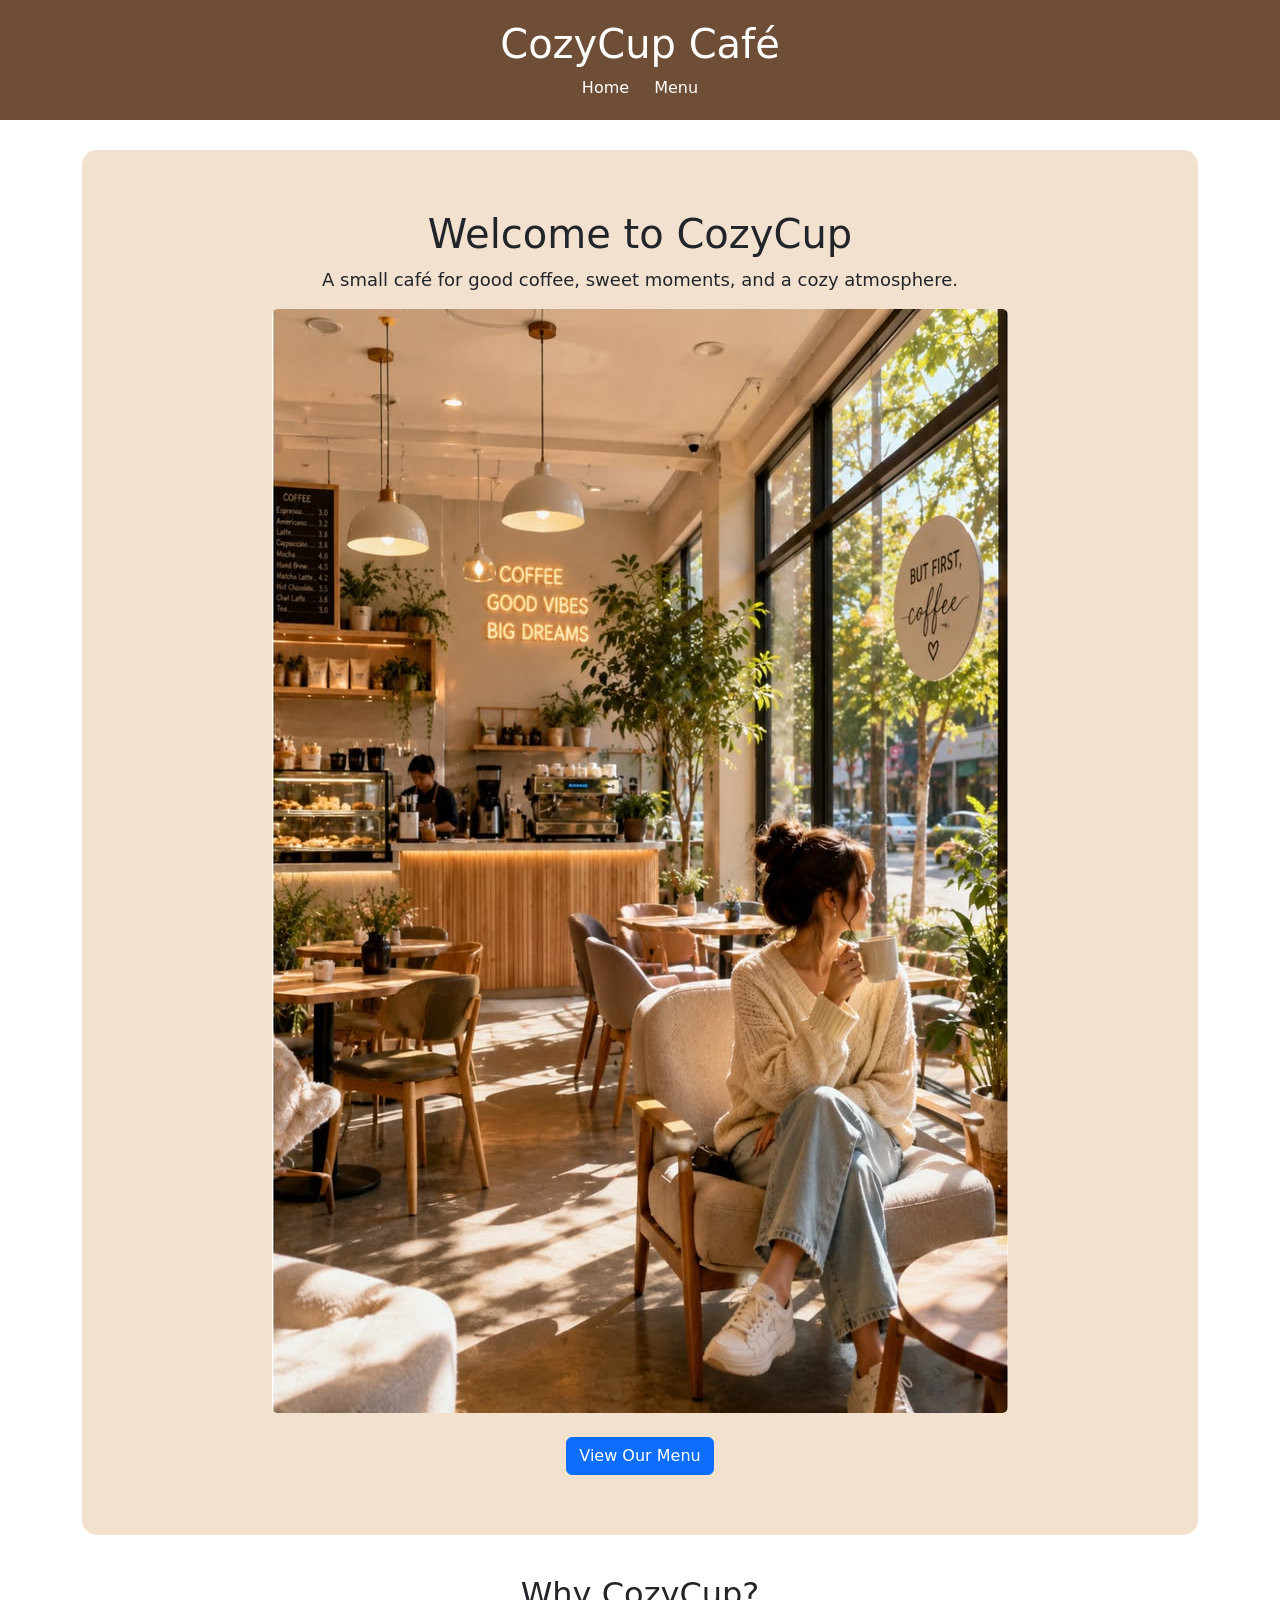
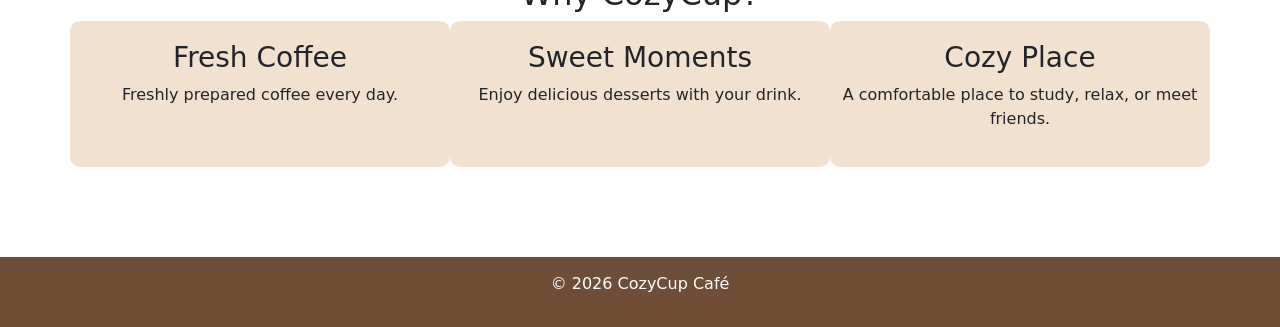
==== index.html @ 8166cc3d "Create CozyCup cafe website" ====
<!DOCTYPE html>
<html lang="en">
<head>
    <meta charset="UTF-8">
    <meta name="viewport" content="width=device-width, initial-scale=1.0">
    <title>CozyCup Café</title>
    <link rel="stylesheet" href="style.css">
    <link href="https://cdn.jsdelivr.net/npm/bootstrap@5.3.3/dist/css/bootstrap.min.css" rel="stylesheet">
</head>

<body>

    <header>
        <h1>CozyCup Café</h1>

        <nav>
            <a href="index.html">Home</a>
            <a href="menu.html">Menu</a>
        </nav>
    </header>

    <main>

        <div class="container">

            <section class="hero">
                <h2>Welcome to CozyCup</h2>

                <p>
                    A small café for good coffee, sweet moments,
                    and a cozy atmosphere.
                </p>

                <img src="images/cafe.jpe" alt="CozyCup Café" class="img-fluid rounded mb-4">

                <br>

                <a href="menu.html" class="btn btn-primary">
                    View Our Menu
                </a>
            </section>

            <section>
                <h2>Why CozyCup?</h2>

                <div class="row">

                    <div class="col-md-4">
                        <h3>Fresh Coffee</h3>
                        <p>Freshly prepared coffee every day.</p>
                    </div>

                    <div class="col-md-4">
                        <h3>Sweet Moments</h3>
                        <p>Enjoy delicious desserts with your drink.</p>
                    </div>

                    <div class="col-md-4">
                        <h3>Cozy Place</h3>
                        <p>A comfortable place to study, relax, or meet friends.</p>
                    </div>

                </div>
            </section>

        </div>

    </main>

    <footer>
        <p>© 2026 CozyCup Café</p>
    </footer>

</body>
</html>
---- style.css ----
body {
    font-family: Arial, sans-serif;
    margin: 0;
    background-color: #fff8f0;
    color: #3d2b1f;
}

header {
    background-color: #6f4e37;
    color: white;
    padding: 20px;
    text-align: center;
}

nav a {
    color: white;
    text-decoration: none;
    margin: 10px;
}

nav a:hover {
    text-decoration: underline;
}

main {
    padding: 30px;
    text-align: center;
}

section {
    margin-bottom: 40px;
}

.hero {
    background-color: #f3e1d0;
    padding: 60px 20px;
    border-radius: 15px;
    margin-bottom: 40px;
}

.hero h2 {
    font-size: 40px;
}

.hero p {
    font-size: 18px;
}

h2 {
    color: #6f4e37;
}

.col-md-4 {
    padding: 20px;
    background-color: #f3e1d0;
    border-radius: 10px;
    margin-bottom: 20px;
    transition: 0.3s;
}

.col-md-4:hover {
    transform: translateY(-5px);
}

table {
    margin: auto;
    border-collapse: collapse;
    width: 80%;
}

th, td {
    border: 1px solid #6f4e37;
    padding: 10px;
}

th {
    background-color: #d9b08c;
}

input {
    padding: 8px;
    margin: 5px;
}

.btn-primary {
    background-color: #6f4e37;
    border-color: #6f4e37;
}

.btn-primary:hover {
    background-color: #4e3626;
    border-color: #4e3626;
}

footer {
    background-color: #6f4e37;
    color: white;
    text-align: center;
    padding: 15px;
}

@media (max-width: 600px) {
    main {
        padding: 15px;
    }

    .hero {
        padding: 40px 15px;
    }

    .hero h2 {
        font-size: 30px;
    }

    table {
        width: 100%;
        font-size: 14px;
    }

    nav a {
        display: block;
        margin: 5px;
    }

    input {
        width: 90%;
    }
}
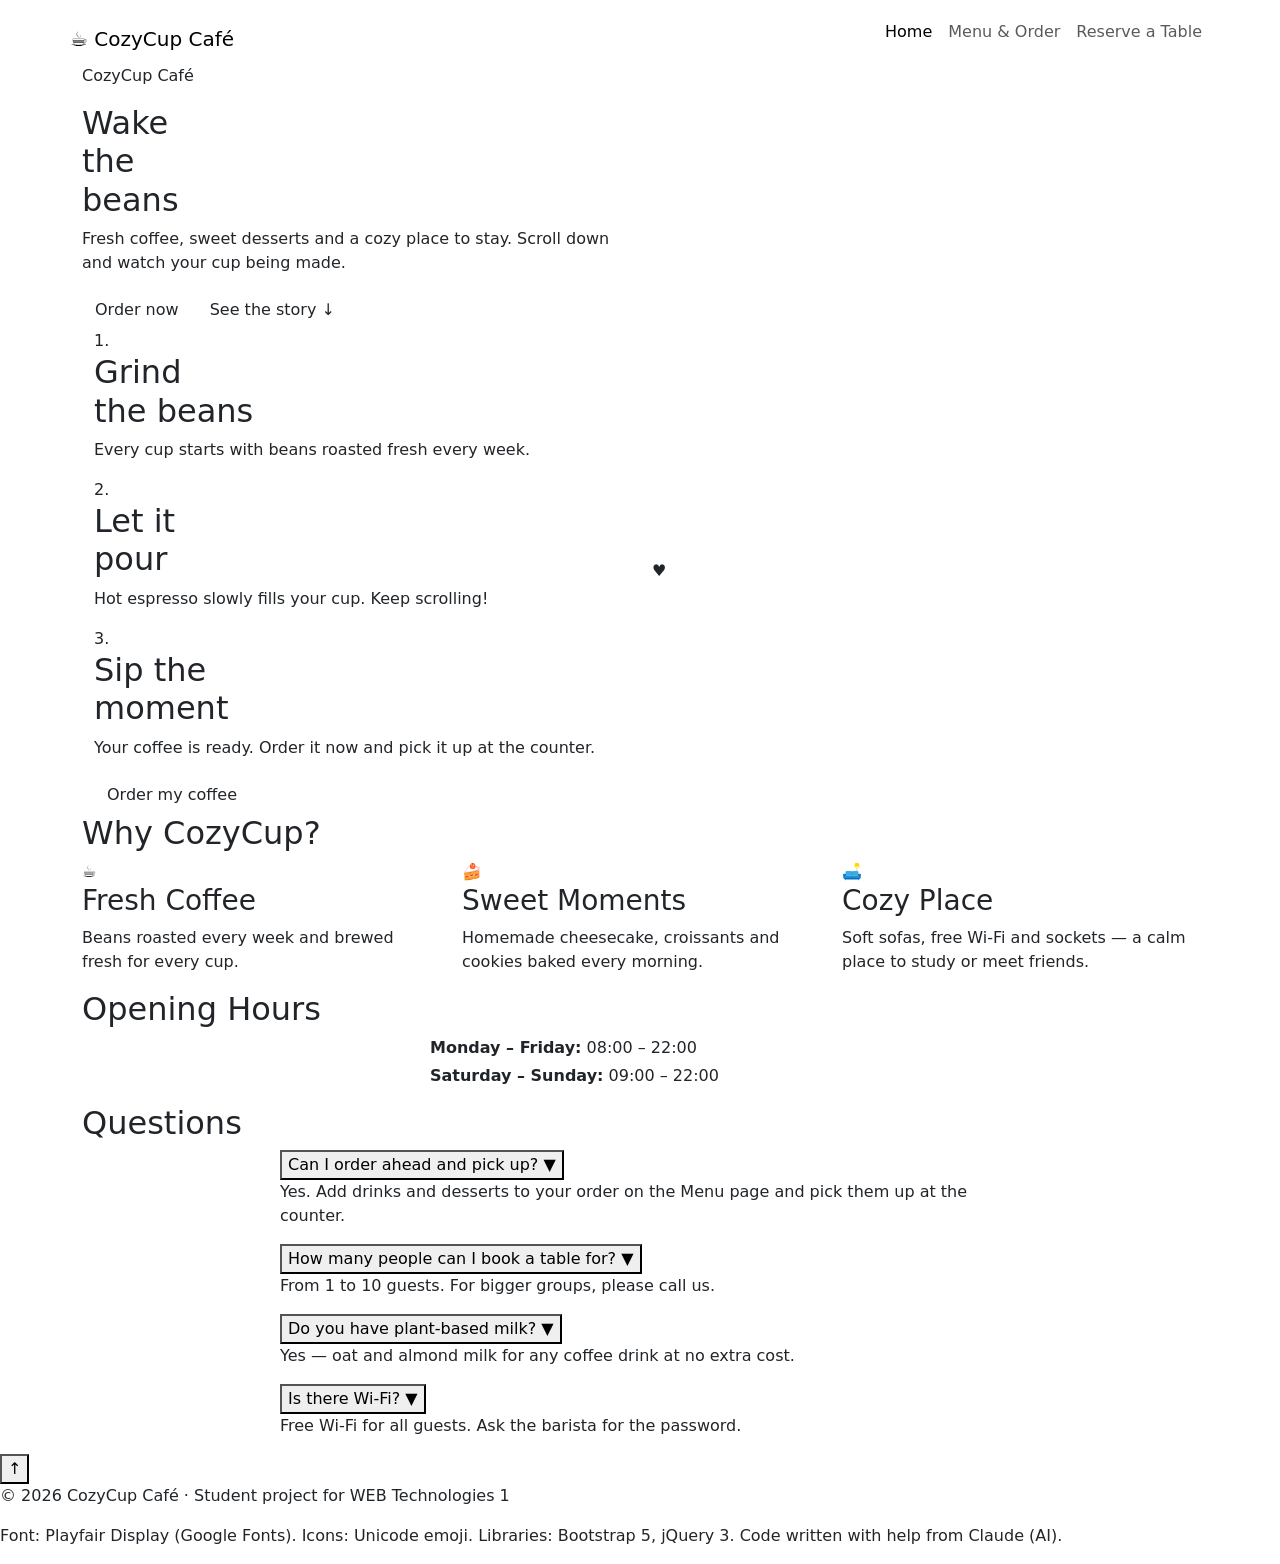
==== commit bb41b1f4: "Add files via upload" ====
--- a/index.html
+++ b/index.html
@@ -1,75 +1,205 @@
-<!DOCTYPE html>
-<html lang="en">
-<head>
-    <meta charset="UTF-8">
-    <meta name="viewport" content="width=device-width, initial-scale=1.0">
-    <title>CozyCup Café</title>
-    <link rel="stylesheet" href="style.css">
-    <link href="https://cdn.jsdelivr.net/npm/bootstrap@5.3.3/dist/css/bootstrap.min.css" rel="stylesheet">
-</head>
-
-<body>
-
-    <header>
-        <h1>CozyCup Café</h1>
-
-        <nav>
-            <a href="index.html">Home</a>
-            <a href="menu.html">Menu</a>
-        </nav>
-    </header>
-
-    <main>
-
-        <div class="container">
-
-            <section class="hero">
-                <h2>Welcome to CozyCup</h2>
-
-                <p>
-                    A small café for good coffee, sweet moments,
-                    and a cozy atmosphere.
-                </p>
-
-                <img src="images/cafe.jpe" alt="CozyCup Café" class="img-fluid rounded mb-4">
-
-                <br>
-
-                <a href="menu.html" class="btn btn-primary">
-                    View Our Menu
-                </a>
-            </section>
-
-            <section>
-                <h2>Why CozyCup?</h2>
-
-                <div class="row">
-
-                    <div class="col-md-4">
-                        <h3>Fresh Coffee</h3>
-                        <p>Freshly prepared coffee every day.</p>
-                    </div>
-
-                    <div class="col-md-4">
-                        <h3>Sweet Moments</h3>
-                        <p>Enjoy delicious desserts with your drink.</p>
-                    </div>
-
-                    <div class="col-md-4">
-                        <h3>Cozy Place</h3>
-                        <p>A comfortable place to study, relax, or meet friends.</p>
-                    </div>
-
-                </div>
-            </section>
-
-        </div>
-
-    </main>
-
-    <footer>
-        <p>© 2026 CozyCup Café</p>
-    </footer>
-
-</body>
+<!DOCTYPE html>
+<html lang="en">
+<head>
+    <meta charset="UTF-8">
+    <meta name="viewport" content="width=device-width, initial-scale=1.0">
+    <title>CozyCup Café</title>
+    <link href="https://cdn.jsdelivr.net/npm/bootstrap@5.3.3/dist/css/bootstrap.min.css" rel="stylesheet">
+    <link href="https://fonts.googleapis.com/css2?family=Playfair+Display:wght@700;900&display=swap" rel="stylesheet">
+    <link rel="stylesheet" href="css/style.css">
+</head>
+
+<body>
+
+    <!-- ===== Header and navigation (same on every page) ===== -->
+    <header class="site-header">
+        <nav class="navbar navbar-expand-md container" aria-label="Main navigation">
+            <h1 class="m-0"><a class="navbar-brand" href="index.html">☕ CozyCup Café</a></h1>
+            <button class="navbar-toggler" type="button" data-bs-toggle="collapse" data-bs-target="#mainNav"
+                aria-controls="mainNav" aria-expanded="false" aria-label="Open menu">
+                <span class="navbar-toggler-icon"></span>
+            </button>
+            <div class="collapse navbar-collapse justify-content-end" id="mainNav">
+                <ul class="navbar-nav">
+                    <li class="nav-item"><a class="nav-link active" aria-current="page" href="index.html">Home</a></li>
+                    <li class="nav-item"><a class="nav-link" href="menu.html">Menu &amp; Order</a></li>
+                    <li class="nav-item"><a class="nav-link" href="reserve.html">Reserve a Table</a></li>
+                </ul>
+            </div>
+        </nav>
+    </header>
+
+    <main>
+        <div class="container">
+
+            <!-- ===== 1. Hero: big title + two coffee beans ===== -->
+            <section class="hero">
+                <div class="row align-items-center">
+                    <div class="col-lg-6 hero-text">
+                        <p class="small-label">CozyCup Café</p>
+                        <h2 class="big-title">Wake<br>the<br>beans</h2>
+                        <p>Fresh coffee, sweet desserts and a cozy place to stay. Scroll down and watch your cup being made.</p>
+                        <div>
+                            <a href="menu.html" class="btn btn-cozy">Order now</a>
+                            <a href="#story" class="btn btn-outline-cozy scroll-link">See the story ↓</a>
+                        </div>
+                    </div>
+                    <div class="col-lg-6">
+                        <div class="bean-art" aria-hidden="true">
+                            <div class="big-bean bean-left"></div>
+                            <div class="big-bean bean-right"></div>
+                            <div class="particles">
+                                <span></span><span></span><span></span>
+                                <span></span><span></span><span></span>
+                            </div>
+                        </div>
+                    </div>
+                </div>
+            </section>
+
+            <!-- ===== 2. Scroll story: the cup is made while you scroll ===== -->
+            <section class="story" id="story">
+                <div class="story-sticky">
+                    <div class="container">
+                        <div class="row align-items-center">
+
+                            <div class="col-lg-6">
+                                <div class="chapter active">
+                                    <span class="chapter-num">1.</span>
+                                    <h2>Grind<br>the beans</h2>
+                                    <p>Every cup starts with beans roasted fresh every week.</p>
+                                </div>
+                                <div class="chapter">
+                                    <span class="chapter-num">2.</span>
+                                    <h2>Let it<br>pour</h2>
+                                    <p>Hot espresso slowly fills your cup. Keep scrolling!</p>
+                                </div>
+                                <div class="chapter">
+                                    <span class="chapter-num">3.</span>
+                                    <h2>Sip the<br>moment</h2>
+                                    <p>Your coffee is ready. Order it now and pick it up at the counter.</p>
+                                    <a href="menu.html" class="btn btn-cozy">Order my coffee</a>
+                                </div>
+                                <div class="story-progress" aria-hidden="true"><div id="storyBar"></div></div>
+                            </div>
+
+                            <div class="col-lg-6">
+                                <div class="coffee-scene" id="coffeeScene" aria-hidden="true">
+                                    <div class="machine"></div>
+                                    <div class="spout"></div>
+                                    <div class="scene-bean bean-a"></div>
+                                    <div class="scene-bean bean-b"></div>
+                                    <div class="scene-bean bean-c"></div>
+                                    <div class="stream"></div>
+                                    <div class="steam"><span></span><span></span><span></span></div>
+                                    <div class="heart">♥</div>
+                                    <div class="handle"></div>
+                                    <div class="cup"><div class="coffee" id="coffeeLevel"></div></div>
+                                    <div class="saucer"></div>
+                                </div>
+                            </div>
+
+                        </div>
+                    </div>
+                </div>
+            </section>
+
+            <!-- ===== 3. Why CozyCup ===== -->
+            <section id="why">
+                <h2 class="section-title">Why CozyCup?</h2>
+                <div class="row g-4">
+                    <div class="col-md-4">
+                        <div class="feature-card">
+                            <div class="feature-icon" aria-hidden="true">☕</div>
+                            <h3>Fresh Coffee</h3>
+                            <p>Beans roasted every week and brewed fresh for every cup.</p>
+                        </div>
+                    </div>
+                    <div class="col-md-4">
+                        <div class="feature-card">
+                            <div class="feature-icon" aria-hidden="true">🍰</div>
+                            <h3>Sweet Moments</h3>
+                            <p>Homemade cheesecake, croissants and cookies baked every morning.</p>
+                        </div>
+                    </div>
+                    <div class="col-md-4">
+                        <div class="feature-card">
+                            <div class="feature-icon" aria-hidden="true">🛋️</div>
+                            <h3>Cozy Place</h3>
+                            <p>Soft sofas, free Wi-Fi and sockets — a calm place to study or meet friends.</p>
+                        </div>
+                    </div>
+                </div>
+            </section>
+
+            <!-- ===== 4. Opening hours ===== -->
+            <section id="hours">
+                <h2 class="section-title">Opening Hours</h2>
+                <div class="feature-card mx-auto" style="max-width: 420px;">
+                    <p class="mb-1"><strong>Monday – Friday:</strong> 08:00 – 22:00</p>
+                    <p class="mb-1"><strong>Saturday – Sunday:</strong> 09:00 – 22:00</p>
+                    <p id="openStatus" class="mt-3 mb-0 fw-bold"></p>
+                </div>
+            </section>
+
+            <!-- ===== 5. Questions (jQuery accordion) ===== -->
+            <section id="faq">
+                <h2 class="section-title">Questions</h2>
+                <div class="mx-auto" style="max-width: 720px;">
+
+                    <div class="faq-item">
+                        <button class="faq-question" type="button">
+                            Can I order ahead and pick up? <span aria-hidden="true">▼</span>
+                        </button>
+                        <div class="faq-answer">
+                            <p>Yes. Add drinks and desserts to your order on the Menu page and pick them up at the counter.</p>
+                        </div>
+                    </div>
+
+                    <div class="faq-item">
+                        <button class="faq-question" type="button">
+                            How many people can I book a table for? <span aria-hidden="true">▼</span>
+                        </button>
+                        <div class="faq-answer">
+                            <p>From 1 to 10 guests. For bigger groups, please call us.</p>
+                        </div>
+                    </div>
+
+                    <div class="faq-item">
+                        <button class="faq-question" type="button">
+                            Do you have plant-based milk? <span aria-hidden="true">▼</span>
+                        </button>
+                        <div class="faq-answer">
+                            <p>Yes — oat and almond milk for any coffee drink at no extra cost.</p>
+                        </div>
+                    </div>
+
+                    <div class="faq-item">
+                        <button class="faq-question" type="button">
+                            Is there Wi-Fi? <span aria-hidden="true">▼</span>
+                        </button>
+                        <div class="faq-answer">
+                            <p>Free Wi-Fi for all guests. Ask the barista for the password.</p>
+                        </div>
+                    </div>
+
+                </div>
+            </section>
+
+        </div>
+    </main>
+
+    <button id="backToTop" type="button" aria-label="Back to top">↑</button>
+
+    <footer>
+        <p>© 2026 CozyCup Café · Student project for WEB Technologies 1</p>
+        <p>Font: Playfair Display (Google Fonts). Icons: Unicode emoji. Libraries: Bootstrap 5, jQuery 3.
+           Code written with help from Claude (AI).</p>
+    </footer>
+
+    <script src="https://code.jquery.com/jquery-3.7.1.min.js"></script>
+    <script src="https://cdn.jsdelivr.net/npm/bootstrap@5.3.3/dist/js/bootstrap.bundle.min.js"></script>
+    <script src="js/common.js"></script>
+    <script src="js/home.js"></script>
+</body>
 </html>
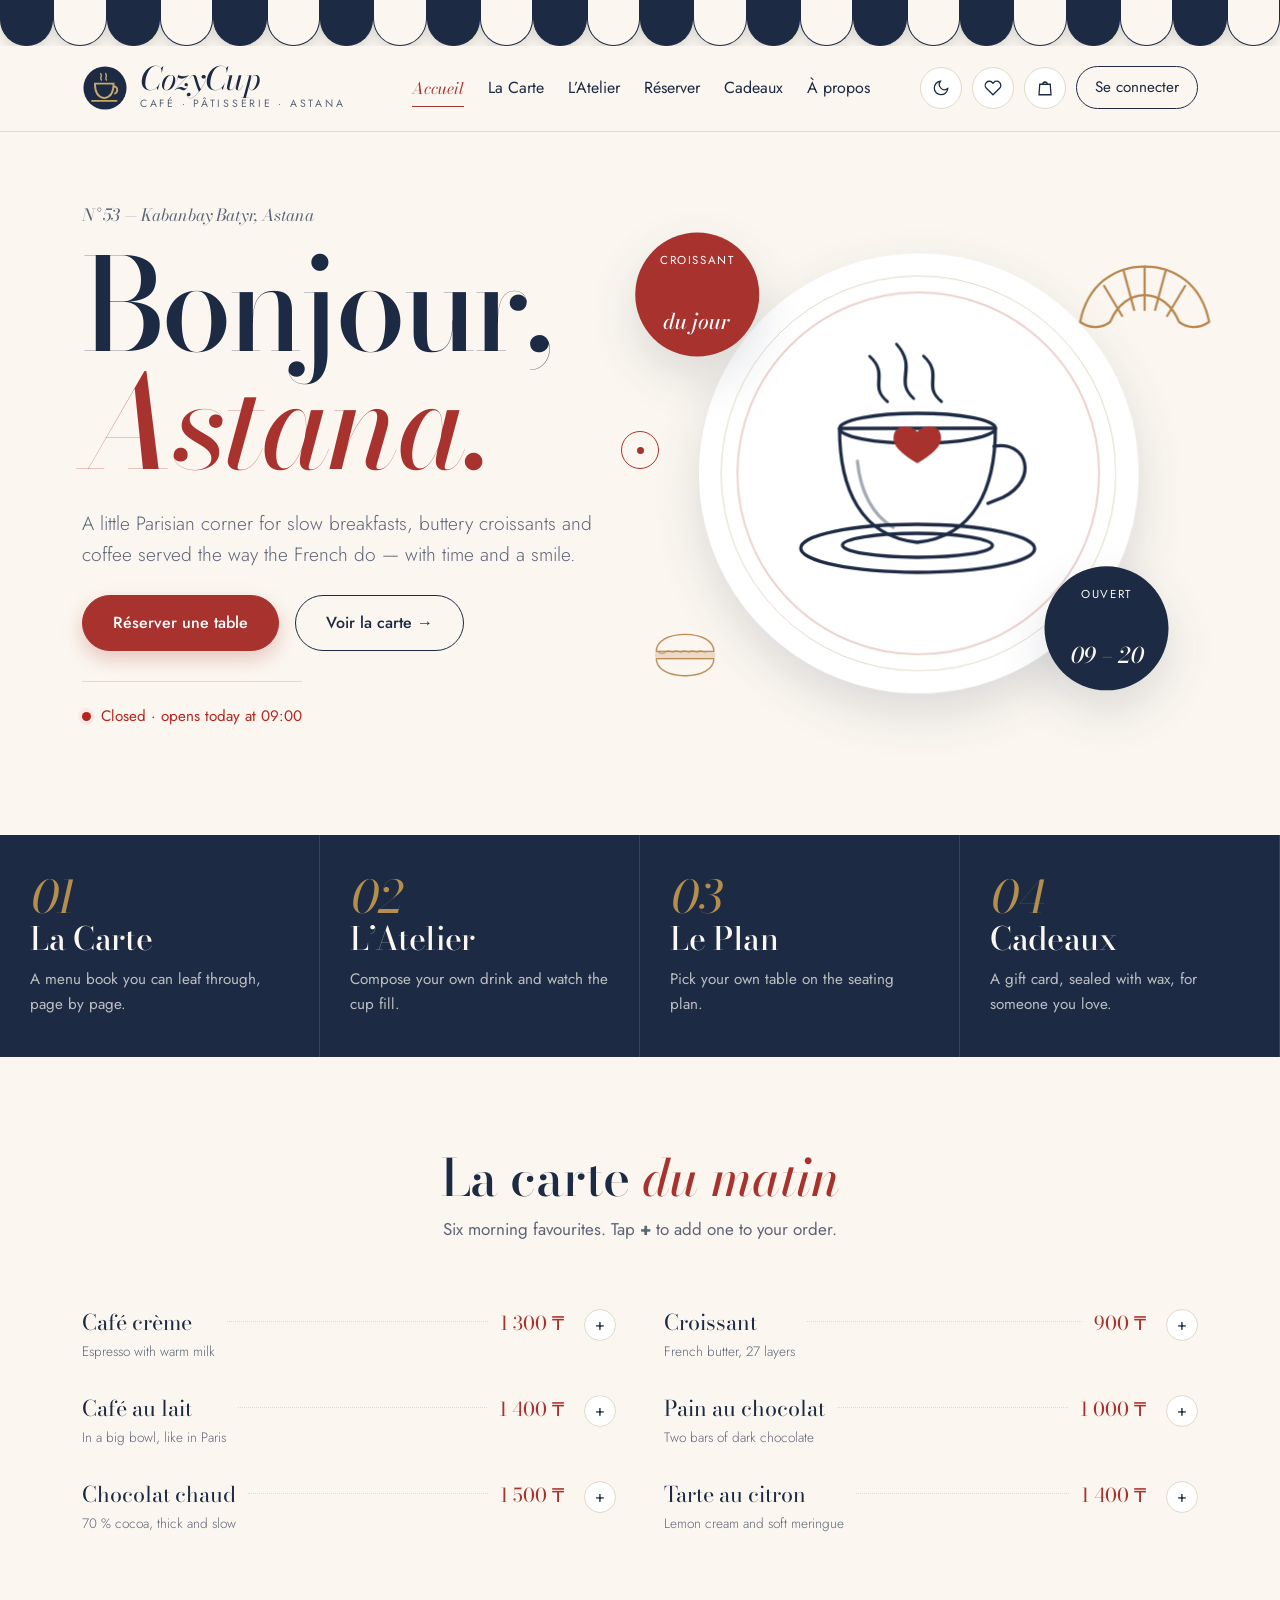
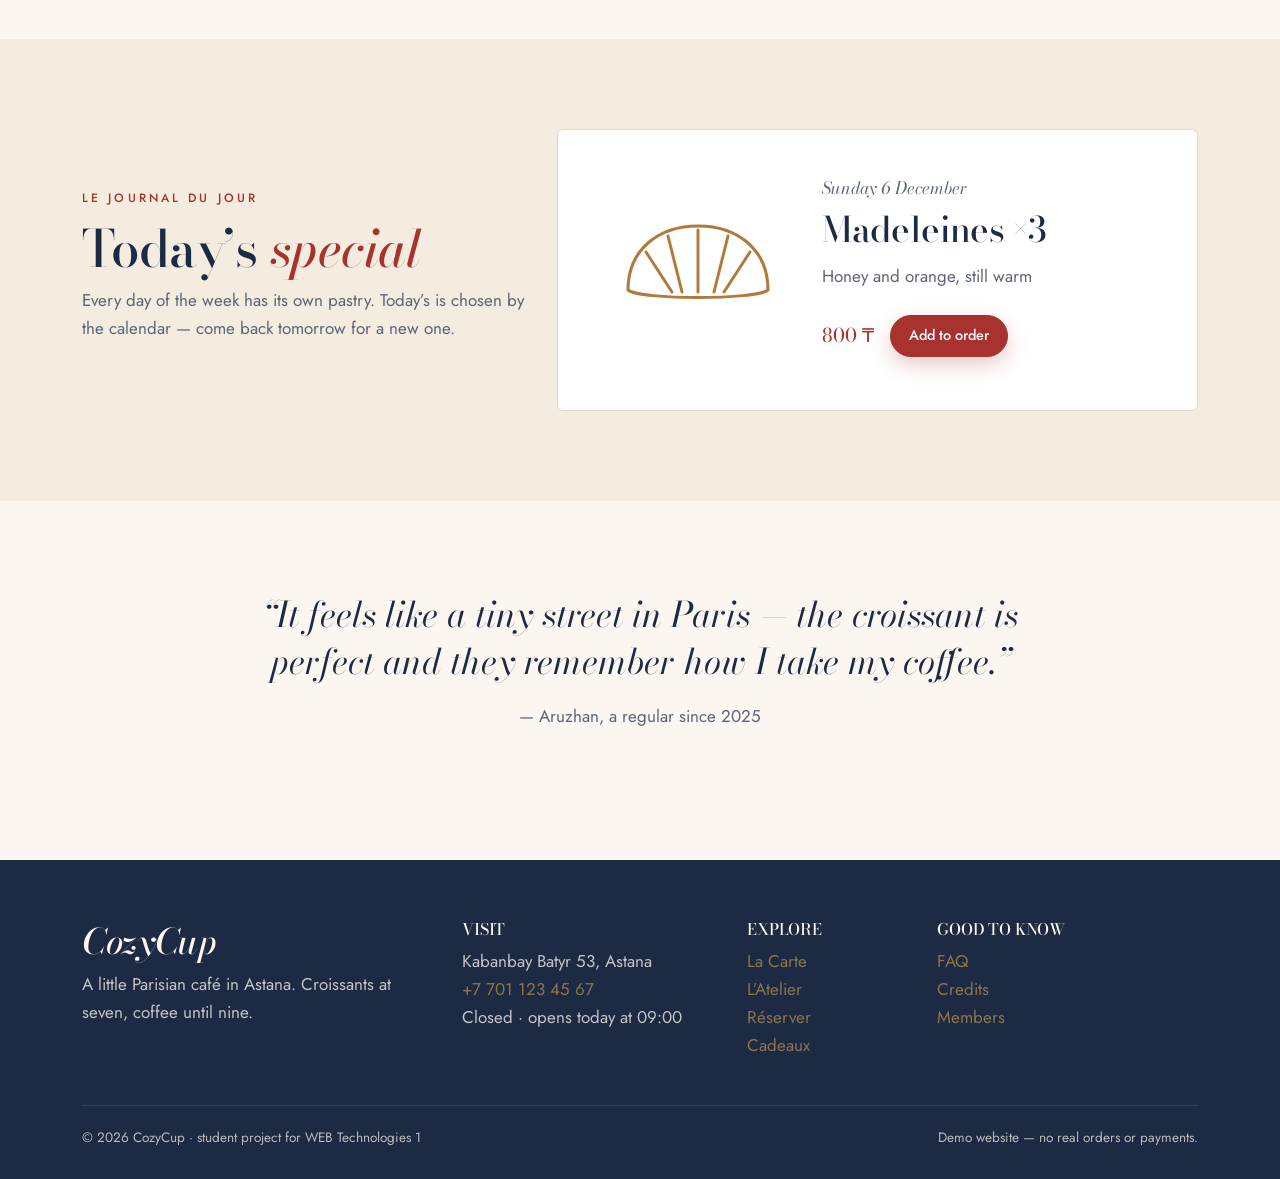
==== commit a99c3b10: "Final: new CozyCup website" ====
--- a/index.html
+++ b/index.html
@@ -1,205 +1,177 @@
 <!DOCTYPE html>
-<html lang="en">
+<html lang="en" data-theme="light">
 <head>
-    <meta charset="UTF-8">
-    <meta name="viewport" content="width=device-width, initial-scale=1.0">
-    <title>CozyCup Café</title>
-    <link href="https://cdn.jsdelivr.net/npm/bootstrap@5.3.3/dist/css/bootstrap.min.css" rel="stylesheet">
-    <link href="https://fonts.googleapis.com/css2?family=Playfair+Display:wght@700;900&display=swap" rel="stylesheet">
-    <link rel="stylesheet" href="css/style.css">
+<meta charset="utf-8">
+<meta name="viewport" content="width=device-width, initial-scale=1">
+<title>CozyCup — Café Parisien in Astana</title>
+<meta name="description" content="A little Parisian café in Astana: croissants, coffee, a menu book and your own table.">
+<link rel="icon" href="images/logo.svg" type="image/svg+xml">
+<script src="js/theme.js"></script>
+<link rel="preconnect" href="https://fonts.googleapis.com">
+<link rel="preconnect" href="https://fonts.gstatic.com" crossorigin>
+<link rel="stylesheet" href="https://fonts.googleapis.com/css2?family=Bodoni+Moda:ital,wght@0,400;0,500;0,700;1,400;1,500&amp;family=Jost:wght@300;400;500;600&amp;display=swap">
+<link rel="stylesheet" href="https://cdn.jsdelivr.net/npm/bootstrap@5.3.3/dist/css/bootstrap.min.css">
+<link rel="stylesheet" href="css/style.css">
 </head>
+<body>
+<a class="skip-link" href="#main">Skip to content</a>
+<div class="awning" aria-hidden="true"><span></span><span></span><span></span><span></span><span></span><span></span><span></span><span></span><span></span><span></span><span></span><span></span><span></span><span></span><span></span><span></span><span></span><span></span><span></span><span></span><span></span><span></span><span></span><span></span></div>
+<header class="cc-nav">
+  <nav class="navbar navbar-expand-lg py-0" aria-label="Main navigation">
+    <div class="container">
+      <a class="navbar-brand" href="index.html">
+        <img src="images/logo.svg" alt="CozyCup logo" width="46" height="46">
+        <span><span class="brand-name">CozyCup</span><span class="brand-sub">café · pâtisserie · Astana</span></span>
+      </a>
+      <button class="navbar-toggler" type="button" data-bs-toggle="collapse" data-bs-target="#mainNav" aria-controls="mainNav" aria-expanded="false" aria-label="Open the menu">
+        <span class="toggler-lines"></span>
+      </button>
+      <div class="collapse navbar-collapse" id="mainNav">
+        <ul class="navbar-nav mx-auto"><li class="nav-item"><a class="nav-link active" aria-current="page" href="index.html" title="Home">Accueil</a></li><li class="nav-item"><a class="nav-link" href="menu.html" title="Menu">La Carte</a></li><li class="nav-item"><a class="nav-link" href="atelier.html" title="Build a drink">L’Atelier</a></li><li class="nav-item"><a class="nav-link" href="reserve.html" title="Book a table">Réserver</a></li><li class="nav-item"><a class="nav-link" href="gift.html" title="Gift cards">Cadeaux</a></li><li class="nav-item"><a class="nav-link" href="about.html" title="About & contact">À propos</a></li></ul>
+        <div class="nav-tools">
+          <button type="button" class="icon-btn theme-toggle" aria-pressed="false" aria-label="Switch to dark mode"><svg class="ico-moon" width="18" height="18" viewBox="0 0 24 24" fill="none" stroke="currentColor" stroke-width="1.7" aria-hidden="true"><path d="M21 12.8A9 9 0 1 1 11.2 3a7 7 0 0 0 9.8 9.8z"/></svg><svg class="ico-sun" width="18" height="18" viewBox="0 0 24 24" fill="none" stroke="currentColor" stroke-width="1.7" aria-hidden="true"><circle cx="12" cy="12" r="4"/><path d="M12 2v2M12 20v2M4.9 4.9l1.4 1.4M17.7 17.7l1.4 1.4M2 12h2M20 12h2M4.9 19.1l1.4-1.4M17.7 6.3l1.4-1.4"/></svg></button>
+          <a class="icon-btn" href="profile.html#favourites" aria-label="My favourites"><svg width="18" height="18" viewBox="0 0 24 24" fill="none" stroke="currentColor" stroke-width="1.7" aria-hidden="true"><path d="M20.8 4.6a5.5 5.5 0 0 0-7.8 0L12 5.7l-1-1.1a5.5 5.5 0 0 0-7.8 7.8l1 1L12 21l7.8-7.6 1-1a5.5 5.5 0 0 0 0-7.8z"/></svg><span class="badge-count is-empty" id="favCount">0</span></a>
+          <a class="icon-btn" href="cart.html" aria-label="My order"><svg width="18" height="18" viewBox="0 0 24 24" fill="none" stroke="currentColor" stroke-width="1.7" aria-hidden="true"><path d="M5 7h14l1 14H4z"/><path d="M9 7a3 3 0 0 1 6 0"/></svg><span class="badge-count is-empty" id="cartCount">0</span></a>
+          <a class="account-link" id="accountLink" href="account.html">Se connecter</a>
+        </div>
+      </div>
+    </div>
+  </nav>
+</header>
+<main id="main">
 
-<body>
+<section class="hero">
+  <div class="container">
+    <div class="row align-items-center">
+      <div class="col-lg-6">
+        <p class="kicker reveal">N° 53 — Kabanbay Batyr, Astana</p>
+        <h1 data-letters>Bonjour,<br><em>Astana.</em></h1>
+        <p class="lead-text reveal delay-1">A little Parisian corner for slow breakfasts, buttery croissants and coffee served the way the French do — with time and a smile.</p>
+        <div class="d-flex flex-wrap gap-3 mt-4 reveal delay-2">
+          <a class="btn-cc" href="reserve.html" data-magnetic>Réserver une table</a>
+          <a class="btn-cc-outline" href="menu.html" data-magnetic>Voir la carte →</a>
+        </div>
+        <p class="open-chip reveal delay-3"><span class="dot" aria-hidden="true"></span><span class="js-open-status">Open daily from 08:00</span></p>
+      </div>
+      <div class="col-lg-6">
+        <div class="hero-stage" data-parallax>
+          <div class="plate" data-depth="0.25" data-rotate><svg class="hero-cup" viewBox="0 0 200 200" fill="none" stroke="currentColor" stroke-width="2.2" stroke-linecap="round" stroke-linejoin="round" aria-hidden="true">
+  <g class="steam"><path d="M82 52c-10-10 6-18-4-30"/><path d="M100 50c-10-12 8-20-2-36"/><path d="M118 52c-10-10 6-18-4-30"/></g>
+  <ellipse cx="100" cy="150" rx="78" ry="16"/><ellipse cx="100" cy="148" rx="50" ry="8"/>
+  <path d="M48 70h104c0 40-14 72-52 76-38-4-52-36-52-76z"/><ellipse cx="100" cy="70" rx="52" ry="10"/>
+  <path d="M100 74c-6-8-18-4-14 6 3 6 14 12 14 12s11-6 14-12c4-10-8-14-14-6z" fill="#A8322D" stroke="#A8322D"/>
+  <path d="M151 82c22-4 30 22 6 34l-10 4"/><path d="M60 92c2 20 10 36 24 44" opacity=".4"/>
+</svg></div>
+          <div class="float-tag tag-red" data-depth="0.9">Croissant<b>du jour</b></div>
+          <div class="float-tag tag-navy" data-depth="0.6">Ouvert<b id="todayHours">08 – 21</b></div>
+          <img class="float-img croissant" src="images/croissant.svg" alt="" data-depth="-0.7">
+          <img class="float-img macaron" src="images/macaron.svg" alt="" data-depth="1.1">
+        </div>
+      </div>
+    </div>
+  </div>
+</section>
 
-    <!-- ===== Header and navigation (same on every page) ===== -->
-    <header class="site-header">
-        <nav class="navbar navbar-expand-md container" aria-label="Main navigation">
-            <h1 class="m-0"><a class="navbar-brand" href="index.html">☕ CozyCup Café</a></h1>
-            <button class="navbar-toggler" type="button" data-bs-toggle="collapse" data-bs-target="#mainNav"
-                aria-controls="mainNav" aria-expanded="false" aria-label="Open menu">
-                <span class="navbar-toggler-icon"></span>
-            </button>
-            <div class="collapse navbar-collapse justify-content-end" id="mainNav">
-                <ul class="navbar-nav">
-                    <li class="nav-item"><a class="nav-link active" aria-current="page" href="index.html">Home</a></li>
-                    <li class="nav-item"><a class="nav-link" href="menu.html">Menu &amp; Order</a></li>
-                    <li class="nav-item"><a class="nav-link" href="reserve.html">Reserve a Table</a></li>
-                </ul>
+<section class="features-band" data-spotlight aria-labelledby="discoverTitle">
+  <h2 id="discoverTitle" class="visually-hidden">Discover CozyCup</h2>
+  <div class="container-fluid px-0">
+    <div class="row g-0">
+      <div class="col-md-6 col-lg-3"><a class="feature-cell" href="menu.html" data-cursor="Lire"><span class="num">01</span><h3 class="h2">La Carte</h3><p>A menu book you can leaf through, page by page.</p><span class="arrow" aria-hidden="true">→</span></a></div>
+      <div class="col-md-6 col-lg-3"><a class="feature-cell" href="atelier.html" data-cursor="Créer"><span class="num">02</span><h3 class="h2">L’Atelier</h3><p>Compose your own drink and watch the cup fill.</p><span class="arrow" aria-hidden="true">→</span></a></div>
+      <div class="col-md-6 col-lg-3"><a class="feature-cell" href="reserve.html" data-cursor="Choisir"><span class="num">03</span><h3 class="h2">Le Plan</h3><p>Pick your own table on the seating plan.</p><span class="arrow" aria-hidden="true">→</span></a></div>
+      <div class="col-md-6 col-lg-3"><a class="feature-cell" href="gift.html" data-cursor="Offrir"><span class="num">04</span><h3 class="h2">Cadeaux</h3><p>A gift card, sealed with wax, for someone you love.</p><span class="arrow" aria-hidden="true">→</span></a></div>
+    </div>
+  </div>
+</section>
+
+<section class="section" aria-labelledby="morningTitle">
+  <div class="container">
+    <h2 class="section-title reveal" id="morningTitle">La carte <em>du matin</em></h2>
+    <p class="section-lead reveal">Six morning favourites. Tap <b>+</b> to add one to your order.</p>
+    <div class="row g-5 price-list" id="morningMenu"></div>
+  </div>
+</section>
+
+<section class="section journal" aria-labelledby="journalTitle">
+  <div class="container">
+    <div class="row g-4 align-items-center">
+      <div class="col-lg-5 reveal">
+        <span class="eyebrow">Le Journal du jour</span>
+        <h2 class="section-title text-start mt-2" id="journalTitle">Today’s <em>special</em></h2>
+        <p>Every day of the week has its own pastry. Today’s is chosen by the calendar — come back tomorrow for a new one.</p>
+      </div>
+      <div class="col-lg-7 reveal delay-1">
+        <article class="journal-card d-flex flex-column flex-md-row align-items-center gap-4" data-tilt="6" id="specialCard">
+          <img id="specialImg" src="images/croissant.svg" alt="Pastry of the day" width="200" height="200">
+          <div>
+            <p class="date mb-0" id="specialDate">Today</p>
+            <h3 id="specialName">Croissant</h3>
+            <p id="specialDesc">French butter, 27 layers</p>
+            <div class="d-flex align-items-center gap-3">
+              <span class="item-line"><span class="price" id="specialPrice">900 ₸</span></span>
+              <button type="button" class="btn-cc btn-small" id="specialAdd" data-magnetic>Add to order</button>
             </div>
-        </nav>
-    </header>
+          </div>
+        </article>
+      </div>
+    </div>
+  </div>
+</section>
 
-    <main>
-        <div class="container">
+<section class="section" aria-label="What our guests say">
+  <div class="container reveal">
+    <p class="quote">“It feels like a tiny street in Paris — the croissant is perfect and they remember how I take my coffee.”</p>
+    <span class="quote-by">— Aruzhan, a regular since 2025</span>
+  </div>
+</section>
 
-            <!-- ===== 1. Hero: big title + two coffee beans ===== -->
-            <section class="hero">
-                <div class="row align-items-center">
-                    <div class="col-lg-6 hero-text">
-                        <p class="small-label">CozyCup Café</p>
-                        <h2 class="big-title">Wake<br>the<br>beans</h2>
-                        <p>Fresh coffee, sweet desserts and a cozy place to stay. Scroll down and watch your cup being made.</p>
-                        <div>
-                            <a href="menu.html" class="btn btn-cozy">Order now</a>
-                            <a href="#story" class="btn btn-outline-cozy scroll-link">See the story ↓</a>
-                        </div>
-                    </div>
-                    <div class="col-lg-6">
-                        <div class="bean-art" aria-hidden="true">
-                            <div class="big-bean bean-left"></div>
-                            <div class="big-bean bean-right"></div>
-                            <div class="particles">
-                                <span></span><span></span><span></span>
-                                <span></span><span></span><span></span>
-                            </div>
-                        </div>
-                    </div>
-                </div>
-            </section>
-
-            <!-- ===== 2. Scroll story: the cup is made while you scroll ===== -->
-            <section class="story" id="story">
-                <div class="story-sticky">
-                    <div class="container">
-                        <div class="row align-items-center">
-
-                            <div class="col-lg-6">
-                                <div class="chapter active">
-                                    <span class="chapter-num">1.</span>
-                                    <h2>Grind<br>the beans</h2>
-                                    <p>Every cup starts with beans roasted fresh every week.</p>
-                                </div>
-                                <div class="chapter">
-                                    <span class="chapter-num">2.</span>
-                                    <h2>Let it<br>pour</h2>
-                                    <p>Hot espresso slowly fills your cup. Keep scrolling!</p>
-                                </div>
-                                <div class="chapter">
-                                    <span class="chapter-num">3.</span>
-                                    <h2>Sip the<br>moment</h2>
-                                    <p>Your coffee is ready. Order it now and pick it up at the counter.</p>
-                                    <a href="menu.html" class="btn btn-cozy">Order my coffee</a>
-                                </div>
-                                <div class="story-progress" aria-hidden="true"><div id="storyBar"></div></div>
-                            </div>
-
-                            <div class="col-lg-6">
-                                <div class="coffee-scene" id="coffeeScene" aria-hidden="true">
-                                    <div class="machine"></div>
-                                    <div class="spout"></div>
-                                    <div class="scene-bean bean-a"></div>
-                                    <div class="scene-bean bean-b"></div>
-                                    <div class="scene-bean bean-c"></div>
-                                    <div class="stream"></div>
-                                    <div class="steam"><span></span><span></span><span></span></div>
-                                    <div class="heart">♥</div>
-                                    <div class="handle"></div>
-                                    <div class="cup"><div class="coffee" id="coffeeLevel"></div></div>
-                                    <div class="saucer"></div>
-                                </div>
-                            </div>
-
-                        </div>
-                    </div>
-                </div>
-            </section>
-
-            <!-- ===== 3. Why CozyCup ===== -->
-            <section id="why">
-                <h2 class="section-title">Why CozyCup?</h2>
-                <div class="row g-4">
-                    <div class="col-md-4">
-                        <div class="feature-card">
-                            <div class="feature-icon" aria-hidden="true">☕</div>
-                            <h3>Fresh Coffee</h3>
-                            <p>Beans roasted every week and brewed fresh for every cup.</p>
-                        </div>
-                    </div>
-                    <div class="col-md-4">
-                        <div class="feature-card">
-                            <div class="feature-icon" aria-hidden="true">🍰</div>
-                            <h3>Sweet Moments</h3>
-                            <p>Homemade cheesecake, croissants and cookies baked every morning.</p>
-                        </div>
-                    </div>
-                    <div class="col-md-4">
-                        <div class="feature-card">
-                            <div class="feature-icon" aria-hidden="true">🛋️</div>
-                            <h3>Cozy Place</h3>
-                            <p>Soft sofas, free Wi-Fi and sockets — a calm place to study or meet friends.</p>
-                        </div>
-                    </div>
-                </div>
-            </section>
-
-            <!-- ===== 4. Opening hours ===== -->
-            <section id="hours">
-                <h2 class="section-title">Opening Hours</h2>
-                <div class="feature-card mx-auto" style="max-width: 420px;">
-                    <p class="mb-1"><strong>Monday – Friday:</strong> 08:00 – 22:00</p>
-                    <p class="mb-1"><strong>Saturday – Sunday:</strong> 09:00 – 22:00</p>
-                    <p id="openStatus" class="mt-3 mb-0 fw-bold"></p>
-                </div>
-            </section>
-
-            <!-- ===== 5. Questions (jQuery accordion) ===== -->
-            <section id="faq">
-                <h2 class="section-title">Questions</h2>
-                <div class="mx-auto" style="max-width: 720px;">
-
-                    <div class="faq-item">
-                        <button class="faq-question" type="button">
-                            Can I order ahead and pick up? <span aria-hidden="true">▼</span>
-                        </button>
-                        <div class="faq-answer">
-                            <p>Yes. Add drinks and desserts to your order on the Menu page and pick them up at the counter.</p>
-                        </div>
-                    </div>
-
-                    <div class="faq-item">
-                        <button class="faq-question" type="button">
-                            How many people can I book a table for? <span aria-hidden="true">▼</span>
-                        </button>
-                        <div class="faq-answer">
-                            <p>From 1 to 10 guests. For bigger groups, please call us.</p>
-                        </div>
-                    </div>
-
-                    <div class="faq-item">
-                        <button class="faq-question" type="button">
-                            Do you have plant-based milk? <span aria-hidden="true">▼</span>
-                        </button>
-                        <div class="faq-answer">
-                            <p>Yes — oat and almond milk for any coffee drink at no extra cost.</p>
-                        </div>
-                    </div>
-
-                    <div class="faq-item">
-                        <button class="faq-question" type="button">
-                            Is there Wi-Fi? <span aria-hidden="true">▼</span>
-                        </button>
-                        <div class="faq-answer">
-                            <p>Free Wi-Fi for all guests. Ask the barista for the password.</p>
-                        </div>
-                    </div>
-
-                </div>
-            </section>
-
-        </div>
-    </main>
-
-    <button id="backToTop" type="button" aria-label="Back to top">↑</button>
-
-    <footer>
-        <p>© 2026 CozyCup Café · Student project for WEB Technologies 1</p>
-        <p>Font: Playfair Display (Google Fonts). Icons: Unicode emoji. Libraries: Bootstrap 5, jQuery 3.
-           Code written with help from Claude (AI).</p>
-    </footer>
-
-    <script src="https://code.jquery.com/jquery-3.7.1.min.js"></script>
-    <script src="https://cdn.jsdelivr.net/npm/bootstrap@5.3.3/dist/js/bootstrap.bundle.min.js"></script>
-    <script src="js/common.js"></script>
-    <script src="js/home.js"></script>
+</main>
+<footer class="site-footer">
+  <div class="container">
+    <div class="row g-4">
+      <div class="col-lg-4">
+        <h2>CozyCup</h2>
+        <p>A little Parisian café in Astana. Croissants at seven, coffee until nine.</p>
+      </div>
+      <div class="col-6 col-lg-3">
+        <h3 class="h6 text-uppercase">Visit</h3>
+        <ul>
+          <li>Kabanbay Batyr 53, Astana</li>
+          <li><a href="tel:+77011234567">+7 701 123 45 67</a></li>
+          <li class="js-open-status">Open daily</li>
+        </ul>
+      </div>
+      <div class="col-6 col-lg-2">
+        <h3 class="h6 text-uppercase">Explore</h3>
+        <ul>
+          <li><a href="menu.html">La Carte</a></li>
+          <li><a href="atelier.html">L’Atelier</a></li>
+          <li><a href="reserve.html">Réserver</a></li>
+          <li><a href="gift.html">Cadeaux</a></li>
+        </ul>
+      </div>
+      <div class="col-lg-3">
+        <h3 class="h6 text-uppercase">Good to know</h3>
+        <ul>
+          <li><a href="about.html#faq">FAQ</a></li>
+          <li><a href="about.html#credits">Credits</a></li>
+          <li><a href="account.html">Members</a></li>
+        </ul>
+      </div>
+    </div>
+    <div class="footer-bottom d-flex flex-wrap justify-content-between gap-2">
+      <span>© <span class="js-year">2026</span> CozyCup · student project for WEB Technologies 1</span>
+      <span>Demo website — no real orders or payments.</span>
+    </div>
+  </div>
+</footer>
+<script src="https://code.jquery.com/jquery-3.7.1.min.js"></script>
+<script src="https://cdn.jsdelivr.net/npm/bootstrap@5.3.3/dist/js/bootstrap.bundle.min.js"></script>
+<script src="js/data.js"></script>
+<script src="js/storage.js"></script>
+<script src="js/common.js"></script>
+<script src="js/validate.js"></script>
+<script src="js/home.js"></script>
+<script src="js/motion.js"></script>
 </body>
-</html>+</html>
--- a/css/style.css
+++ b/css/style.css
@@ -0,0 +1,594 @@
+/* =========================================================
+   CozyCup — Café Parisien · style.css
+   Own styles on top of the Bootstrap grid.
+   1. Fonts   2. Colour variables (light + dark)   3. Base
+   4. Buttons   5. Awning + navbar   6. Cursor   7. Home
+   8. Menu Book + Aroma Wheel   9. Atelier   10. Reserve
+   11. Gift card   12. Cart   13. Account + Profile
+   14. About   15. Forms   16. Footer, toast   17. Animations
+   18. Media queries
+   ========================================================= */
+
+/* ---------- 1. Fonts: Bodoni Moda + Jost are loaded from Google Fonts in the <head> ---------- */
+
+/* ---------- 2. Colours ---------- */
+:root {
+  --bg: #FBF7F0;
+  --bg-soft: #F3ECDF;
+  --card: #FFFFFF;
+  --paper: #FFFDF8;
+  --ink: #1C2A44;
+  --muted: #5C6478;
+  --red: #A8322D;
+  --red-dark: #8C2723;
+  --gold: #B38E4C;
+  --line: #E2D9C8;
+  --stripe-a: #1C2A44;
+  --stripe-b: #FBF7F0;
+  --band: #1C2A44;
+  --band-ink: #FBF7F0;
+  --ok: #2E7D4F;
+  --ok-bg: #E3F2E8;
+  --error: #B3261E;
+  --error-bg: #FBEAE8;
+  --shadow: 0 20px 50px rgba(28, 42, 68, .14);
+  --focus: #A8322D;
+  --font-serif: "Bodoni Moda", Georgia, serif;
+  --font-sans: "Jost", "Segoe UI", Arial, sans-serif;
+  --radius: 6px;
+}
+[data-theme="dark"] {
+  --bg: #121929;
+  --bg-soft: #18213A;
+  --card: #1A2339;
+  --paper: #F7F1E6;
+  --ink: #F3ECDF;
+  --muted: #A9AFC0;
+  --red: #E0675F;
+  --red-dark: #F08079;
+  --gold: #C8A96A;
+  --line: #2C3651;
+  --stripe-a: #C8A96A;
+  --stripe-b: #121929;
+  --band: #18213A;
+  --band-ink: #F3ECDF;
+  --ok: #7FCB9C;
+  --ok-bg: rgba(127, 203, 156, .12);
+  --error: #F2928A;
+  --error-bg: rgba(242, 146, 138, .12);
+  --shadow: 0 20px 50px rgba(0, 0, 0, .45);
+  --focus: #C8A96A;
+}
+
+/* ---------- 3. Base ---------- */
+html { scroll-behavior: smooth; }
+body {
+  background: var(--bg);
+  color: var(--ink);
+  font-family: var(--font-sans);
+  font-size: 17px;
+  line-height: 1.65;
+  font-weight: 400;
+  transition: background-color .4s ease, color .4s ease;
+  -webkit-font-smoothing: antialiased;
+}
+h1, h2, h3, h4 { font-family: var(--font-serif); font-weight: 500; letter-spacing: -.01em; color: var(--ink); }
+h1 em, h2 em, h3 em { color: var(--red); font-style: italic; }
+p { color: var(--muted); }
+a { color: var(--red); }
+a:hover { color: var(--red-dark); }
+img { max-width: 100%; height: auto; }
+::selection { background: var(--red); color: #fff; }
+
+:focus-visible { outline: 2px solid var(--focus); outline-offset: 3px; border-radius: 4px; }
+.skip-link { position: absolute; left: -999px; top: 8px; background: var(--ink); color: var(--bg); padding: 8px 14px; z-index: 2000; }
+.skip-link:focus { left: 12px; }
+
+.kicker { font-family: var(--font-serif); font-style: italic; color: var(--muted); font-size: 1.05rem; }
+.eyebrow { display: inline-block; font-size: .75rem; letter-spacing: .26em; text-transform: uppercase; color: var(--red); font-weight: 500; }
+.section { padding: 90px 0; }
+.section-title { font-size: clamp(2.2rem, 4vw, 3.4rem); text-align: center; margin-bottom: .4rem; }
+.section-lead { text-align: center; max-width: 620px; margin: 0 auto 48px; }
+.page-head { padding: 64px 0 34px; text-align: center; }
+.page-head h1 { font-size: clamp(2.8rem, 7vw, 5rem); line-height: 1; margin: 10px 0 14px; }
+.page-head p { max-width: 640px; margin: 0 auto; }
+.ornament { display: flex; align-items: center; justify-content: center; gap: 12px; color: var(--gold); margin: 14px 0; }
+.ornament::before, .ornament::after { content: ""; width: 60px; height: 1px; background: currentColor; }
+
+/* ---------- 4. Buttons ---------- */
+.btn-cc, .btn-cc-outline {
+  display: inline-flex; align-items: center; justify-content: center; gap: 8px;
+  padding: 14px 30px; border-radius: 999px; font-family: var(--font-sans); font-weight: 500; font-size: 1rem;
+  text-decoration: none; cursor: pointer; border: 1px solid var(--red);
+  transition: background-color .25s, color .25s, border-color .25s, box-shadow .25s, transform .25s cubic-bezier(.2, .8, .2, 1);
+}
+.btn-cc { background: var(--red); color: #fff; box-shadow: 0 8px 20px rgba(168, 50, 45, .25); }
+.btn-cc:hover { background: var(--red-dark); border-color: var(--red-dark); color: #fff; box-shadow: 0 12px 26px rgba(168, 50, 45, .35); }
+[data-theme="dark"] .btn-cc { color: #121929; }
+[data-theme="dark"] .btn-cc:hover { color: #121929; }
+.btn-cc-outline { background: transparent; color: var(--ink); border-color: var(--ink); }
+.btn-cc-outline:hover { background: var(--ink); color: var(--bg); }
+.btn-cc:disabled, .btn-cc-outline:disabled { opacity: .45; cursor: not-allowed; }
+.btn-small { padding: 8px 18px; font-size: .9rem; }
+.btn-link-cc { background: none; border: 0; padding: 0; color: var(--red); font-weight: 500; text-decoration: underline; cursor: pointer; }
+.icon-btn {
+  width: 42px; height: 42px; border-radius: 50%; border: 1px solid var(--line); background: var(--card); color: var(--ink);
+  display: inline-grid; place-items: center; position: relative; transition: border-color .2s, transform .2s, background-color .2s;
+  text-decoration: none; cursor: pointer;
+}
+.icon-btn:hover { border-color: var(--red); color: var(--red); transform: translateY(-2px); }
+.icon-btn.active { border-color: var(--red); color: var(--red); box-shadow: 0 0 0 3px rgba(168, 50, 45, .15); }
+.account-link.active { background: var(--ink); color: var(--bg); }
+.account-link.is-user.active .avatar { box-shadow: 0 0 0 3px var(--red); }
+.fav-btn.is-on { color: #fff; background: var(--red); border-color: var(--red); }
+
+/* ---------- 5. Awning + navbar ---------- */
+.awning { display: flex; height: 46px; position: relative; z-index: 30; filter: drop-shadow(0 6px 6px rgba(0, 0, 0, .12)); }
+.awning span {
+  flex: 1; height: 46px; border-radius: 0 0 999px 999px; transform-origin: top center;
+  background: var(--stripe-a); border: 1px solid var(--stripe-a); border-top: 0;
+  transition: background-color .4s;
+}
+.awning span:nth-child(even) { background: var(--stripe-b); }
+
+.cc-nav { background: var(--bg); border-bottom: 1px solid var(--line); padding: 12px 0 14px; position: sticky; top: 0; z-index: 40; transition: background-color .4s; }
+.cc-nav .navbar-brand { display: flex; align-items: center; gap: 12px; color: var(--ink); text-decoration: none; }
+.brand-name { display: block; font-family: var(--font-serif); font-style: italic; font-size: 2rem; line-height: 1; }
+.brand-sub { display: block; font-size: .66rem; letter-spacing: .26em; text-transform: uppercase; color: var(--muted); }
+.cc-nav .nav-link { color: var(--ink); font-size: 1rem; padding: 6px 12px !important; position: relative; }
+.cc-nav .nav-link::after { content: ""; position: absolute; left: 12px; right: 12px; bottom: 0; height: 1px; background: var(--red); transform: scaleX(0); transition: transform .3s; transform-origin: left; }
+.cc-nav .nav-link:hover { color: var(--red); }
+.cc-nav .nav-link:hover::after { transform: scaleX(1); }
+.cc-nav .nav-link.active { color: var(--red); font-family: var(--font-serif); font-style: italic; }
+.cc-nav .nav-link.active::after { transform: scaleX(1); }
+.nav-tools { display: flex; align-items: center; gap: 10px; }
+.badge-count { position: absolute; top: -8px; right: -8px; min-width: 20px; height: 20px; padding: 0 5px; border-radius: 10px; background: var(--red); color: #fff; font-size: .7rem; font-weight: 600; display: grid; place-items: center; }
+[data-theme="dark"] .badge-count { color: #121929; }
+.badge-count.is-empty { display: none; }
+.account-link { border: 1px solid var(--ink); border-radius: 999px; padding: 8px 18px; color: var(--ink); text-decoration: none; font-size: .95rem; transition: background-color .2s, color .2s; display: inline-flex; align-items: center; }
+.account-link:hover { background: var(--ink); color: var(--bg); }
+.account-link.is-user { border: 0; padding: 0; }
+.avatar { width: 42px; height: 42px; border-radius: 50%; background: var(--gold); color: #1C2A44; display: inline-grid; place-items: center; font-weight: 600; font-size: .9rem; }
+.theme-toggle .ico-sun { display: none; }
+[data-theme="dark"] .theme-toggle .ico-sun { display: block; }
+[data-theme="dark"] .theme-toggle .ico-moon { display: none; }
+.navbar-toggler { border: 1px solid var(--line); color: var(--ink); padding: 8px 10px; }
+.navbar-toggler:focus { box-shadow: none; }
+.toggler-lines { display: block; width: 22px; height: 12px; border-top: 1.5px solid currentColor; border-bottom: 1.5px solid currentColor; }
+
+/* ---------- 6. Custom cursor (only with a mouse) ---------- */
+.has-motion, .has-motion a, .has-motion button, .has-motion label, .has-motion select, .has-motion [data-cursor] { cursor: none; }
+.has-motion input, .has-motion textarea { cursor: text; }
+.cursor-dot, .cursor-ring { position: fixed; top: 0; left: 0; pointer-events: none; z-index: 3000; border-radius: 50%; transition: opacity .3s; }
+.cursor-dot { width: 7px; height: 7px; margin: -3.5px 0 0 -3.5px; background: var(--red); }
+.cursor-ring {
+  width: 38px; height: 38px; margin: -19px 0 0 -19px; border: 1px solid var(--red);
+  display: grid; place-items: center;
+  transition: width .3s, height .3s, margin .3s, background-color .3s, border-color .3s, opacity .3s;
+}
+.cursor-ring span { font-size: .7rem; letter-spacing: .14em; text-transform: uppercase; color: #fff; opacity: 0; transition: opacity .2s; }
+.cursor-ring.is-hover { width: 60px; height: 60px; margin: -30px 0 0 -30px; background: rgba(168, 50, 45, .12); }
+.cursor-ring.has-label { width: 86px; height: 86px; margin: -43px 0 0 -43px; background: var(--red); border-color: var(--red); }
+.cursor-ring.has-label span { opacity: 1; }
+[data-theme="dark"] .cursor-ring.has-label span { color: #121929; }
+.cursor-ring.is-down { width: 26px; height: 26px; margin: -13px 0 0 -13px; }
+
+/* ---------- 7. Home ---------- */
+.hero { padding: 70px 0 90px; position: relative; overflow: hidden; }
+.hero h1 { font-size: clamp(3.6rem, 10vw, 8.4rem); line-height: .92; letter-spacing: -.03em; margin: 16px 0 26px; }
+.hero h1 .word { display: inline-block; white-space: nowrap; }
+.hero h1 .char { display: inline-block; will-change: transform; }
+.hero p.lead-text { font-size: 1.2rem; font-weight: 300; max-width: 520px; }
+.open-chip { display: inline-flex; align-items: center; gap: 10px; font-size: .95rem; color: var(--muted); margin-top: 30px; padding-top: 22px; border-top: 1px solid var(--line); }
+.open-chip .dot { width: 9px; height: 9px; border-radius: 50%; background: var(--ok); box-shadow: 0 0 0 4px var(--ok-bg); animation: pulse 2s infinite; }
+.open-chip .is-closed { color: var(--error); }
+.open-chip.closed .dot { background: var(--error); box-shadow: 0 0 0 4px var(--error-bg); animation: none; }
+.hero-stage { position: relative; height: 520px; perspective: 1000px; }
+.plate {
+  position: absolute; left: 50%; top: 50%; width: 440px; height: 440px; margin: -220px 0 0 -220px; border-radius: 50%;
+  background: var(--card); box-shadow: var(--shadow); display: grid; place-items: center; transform-style: preserve-3d;
+}
+.plate::before { content: ""; position: absolute; top: 22px; right: 22px; bottom: 22px; left: 22px; border-radius: 50%; border: 1px solid var(--line); }
+.plate::after { content: ""; position: absolute; top: 38px; right: 38px; bottom: 38px; left: 38px; border-radius: 50%; border: 2px solid var(--red); opacity: .22; }
+.hero-cup { width: 300px; color: var(--ink); position: relative; z-index: 2; }
+.steam { transform-origin: 100px 60px; }
+.steam path { animation: rise 3.6s ease-in-out infinite; }
+.steam path:nth-child(2) { animation-delay: .6s; }
+.steam path:nth-child(3) { animation-delay: 1.2s; }
+.float-tag {
+  position: absolute; width: 124px; height: 124px; border-radius: 50%; display: grid; place-items: center; text-align: center;
+  font-size: .72rem; letter-spacing: .14em; text-transform: uppercase; line-height: 1.3; z-index: 3; box-shadow: var(--shadow);
+}
+.float-tag b { display: block; font-family: var(--font-serif); font-style: italic; text-transform: none; letter-spacing: 0; font-size: 1.35rem; font-weight: 500; }
+.tag-red { background: var(--red); color: #fff; left: 2%; top: 4%; }
+[data-theme="dark"] .tag-red { color: #121929; }
+.tag-navy { background: var(--ink); color: var(--bg); right: 2%; bottom: 8%; }
+.float-img { position: absolute; z-index: 1; opacity: .9; }
+.float-img.croissant { width: 150px; right: 0; top: 2%; }
+.float-img.macaron { width: 90px; left: 4%; bottom: 6%; }
+
+.features-band { background: var(--band); color: var(--band-ink); position: relative; overflow: hidden; }
+.features-band::before {
+  content: ""; position: absolute; top: 0; right: 0; bottom: 0; left: 0; pointer-events: none; opacity: 0; transition: opacity .4s;
+  background: radial-gradient(420px circle at var(--mx, 50%) var(--my, 50%), rgba(200, 169, 106, .22), transparent 60%);
+}
+.features-band:hover::before { opacity: 1; }
+.feature-cell { padding: 40px 30px; border-right: 1px solid rgba(255, 255, 255, .12); display: block; color: inherit; text-decoration: none; height: 100%; position: relative; }
+.feature-cell:hover { color: inherit; }
+.feature-cell .num { font-family: var(--font-serif); font-style: italic; color: var(--gold); font-size: 2.8rem; line-height: 1; display: block; transition: transform .4s; }
+.feature-cell:hover .num { transform: translateX(10px); }
+.feature-cell h2 { color: inherit; font-size: 1.6rem; margin: 6px 0; }
+.feature-cell p { color: inherit; opacity: .72; font-size: .95rem; margin: 0; }
+.feature-cell .arrow { position: absolute; right: 26px; top: 40px; opacity: 0; transform: translateX(-10px); transition: .3s; color: var(--gold); }
+.feature-cell:hover .arrow { opacity: 1; transform: none; }
+
+.item-line { display: flex; align-items: baseline; gap: 12px; padding: 14px 0; }
+.item-line .name { font-family: var(--font-serif); font-size: 1.35rem; color: var(--ink); }
+.item-line .name small { display: block; font-family: var(--font-sans); font-size: .85rem; color: var(--muted); font-weight: 300; }
+.item-line .leader { flex: 1; border-bottom: 1.5px dotted var(--line); transform: translateY(-8px); }
+.item-line .price { font-family: var(--font-serif); font-size: 1.2rem; color: var(--red); white-space: nowrap; }
+.item-line .add { margin-left: 8px; }
+
+.journal { background: var(--bg-soft); }
+.journal-card { background: var(--card); border: 1px solid var(--line); border-radius: var(--radius); padding: 40px; position: relative; transition: transform .3s, box-shadow .3s; transform-style: preserve-3d; overflow: hidden; }
+.journal-card .date { font-family: var(--font-serif); font-style: italic; color: var(--muted); }
+.journal-card h3 { font-size: 2.2rem; margin: 6px 0 12px; }
+.journal-card img { width: 200px; }
+.tilt-glare { position: absolute; top: 0; right: 0; bottom: 0; left: 0; pointer-events: none; opacity: 0; transition: opacity .3s; border-radius: inherit; }
+.quote { font-family: var(--font-serif); font-style: italic; font-size: clamp(1.5rem, 3vw, 2.2rem); color: var(--ink); max-width: 820px; margin: 0 auto; text-align: center; line-height: 1.35; }
+.quote-by { display: block; text-align: center; margin-top: 16px; color: var(--muted); }
+
+/* ---------- 8. Menu Book ---------- */
+.book-wrap { perspective: 2200px; max-width: 1040px; margin: 0 auto; }
+.book { display: grid; grid-template-columns: 1fr 1fr; position: relative; box-shadow: 0 40px 80px rgba(28, 42, 68, .28); border-radius: 8px; transform-style: preserve-3d; transition: transform .6s; }
+.book::before { content: ""; position: absolute; left: 50%; top: 0; bottom: 0; width: 46px; transform: translateX(-50%); background: linear-gradient(90deg, transparent, rgba(0, 0, 0, .16), transparent); z-index: 6; pointer-events: none; }
+.page {
+  background: var(--paper); color: #1C2A44; padding: 44px 48px 58px; min-height: 600px; position: relative;
+  background-image: radial-gradient(rgba(28, 42, 68, .035) 1px, transparent 1px); background-size: 4px 4px;
+}
+.page h2, .page h3, .page .item-line .name { color: #1C2A44; }
+.page p, .page .item-line .name small { color: #5C6478; }
+.page .item-line .price { color: #A8322D; }
+.page .item-line .leader { border-color: #E2D9C8; }
+.page-left { border-radius: 8px 0 0 8px; box-shadow: inset -30px 0 40px -30px rgba(0, 0, 0, .18); }
+.page-right { border-radius: 0 8px 8px 0; box-shadow: inset 30px 0 40px -30px rgba(0, 0, 0, .18); }
+.page .chap { font-size: .72rem; letter-spacing: .3em; text-transform: uppercase; color: #A8322D; text-align: center; display: block; }
+.page h2 { font-style: italic; text-align: center; font-size: 2.8rem; margin: 8px 0 4px; }
+.page .en { text-align: center; color: #5C6478; font-size: .9rem; letter-spacing: .1em; }
+.page .chapter-art { display: block; width: 210px; margin: 30px auto; }
+.page .story { font-family: var(--font-serif); font-style: italic; font-size: 1.15rem; text-align: center; max-width: 360px; margin: 0 auto; color: #1C2A44; }
+.page .folio { position: absolute; bottom: 20px; left: 0; right: 0; text-align: center; font-family: var(--font-serif); font-style: italic; color: #5C6478; }
+.page .item-line { padding: 10px 0; }
+.page .item-line .name { font-size: 1.2rem; }
+.mini-btn { width: 32px; height: 32px; border-radius: 50%; border: 1px solid #E2D9C8; background: #fff; color: #1C2A44; display: inline-grid; place-items: center; font-size: 1rem; line-height: 1; transition: .2s; flex: none; }
+.mini-btn:hover { background: #A8322D; border-color: #A8322D; color: #fff; }
+.mini-btn.is-on { background: #A8322D; border-color: #A8322D; color: #fff; }
+.page-corner {
+  position: absolute; right: 0; bottom: 0; width: 70px; height: 70px; z-index: 5; border: 0; padding: 0; border-radius: 0 0 8px 0;
+  background: linear-gradient(225deg, #FBF7F0 0%, #FBF7F0 50%, #E6DAC4 50%, #F6EEDF 100%);
+  box-shadow: -6px -6px 12px rgba(0, 0, 0, .1); transition: width .35s, height .35s;
+}
+[data-theme="dark"] .page-corner { background: linear-gradient(225deg, #121929 0%, #121929 50%, #E6DAC4 50%, #F6EEDF 100%); }
+.page-right:hover .page-corner, .page-corner:focus-visible { width: 120px; height: 120px; }
+.leaf {
+  position: absolute; top: 0; bottom: 0; width: 50%; z-index: 8; transform-style: preserve-3d; pointer-events: none;
+  transition: transform .9s cubic-bezier(.45, .05, .2, 1);
+}
+.leaf.forward { left: 50%; transform-origin: left center; }
+.leaf.backward { left: 0; transform-origin: right center; }
+.leaf .face { position: absolute; top: 0; right: 0; bottom: 0; left: 0; backface-visibility: hidden; background: var(--paper); border-radius: 0 8px 8px 0; box-shadow: inset 30px 0 40px -30px rgba(0, 0, 0, .25); }
+.leaf .back { transform: rotateY(180deg); border-radius: 8px 0 0 8px; }
+.leaf.forward.turn { transform: rotateY(-180deg); }
+.leaf.backward.turn { transform: rotateY(180deg); }
+.book-controls { display: flex; align-items: center; justify-content: center; gap: 16px; margin-top: 30px; flex-wrap: wrap; }
+.chapter-tabs { display: flex; gap: 6px; flex-wrap: wrap; justify-content: center; }
+.chapter-tabs button { border: 1px solid transparent; background: none; color: var(--ink); border-radius: 999px; padding: 8px 16px; font-size: .95rem; transition: .2s; }
+.chapter-tabs button:hover { border-color: var(--line); }
+.chapter-tabs button[aria-current="true"] { background: var(--ink); color: var(--bg); }
+.menu-search { max-width: 520px; margin: 0 auto 34px; position: relative; }
+.menu-search input { width: 100%; border: 0; border-bottom: 1px solid var(--ink); background: transparent; padding: 12px 40px 12px 4px; font-size: 1.1rem; color: var(--ink); font-family: var(--font-serif); font-style: italic; }
+.menu-search input:focus { outline: none; border-color: var(--red); }
+.menu-search .clear { position: absolute; right: 0; top: 8px; }
+.results-grid { display: grid; grid-template-columns: repeat(auto-fill, minmax(260px, 1fr)); gap: 22px; }
+.dish-card { background: var(--card); border: 1px solid var(--line); border-radius: var(--radius); padding: 24px; position: relative; overflow: hidden; transition: transform .3s, box-shadow .3s, border-color .3s; transform-style: preserve-3d; }
+.dish-card:hover { box-shadow: var(--shadow); border-color: var(--gold); }
+.dish-card img { width: 110px; display: block; margin: 0 auto 10px; transition: transform .5s; }
+.dish-card:hover img { transform: scale(1.08) rotate(-4deg); }
+.dish-card h3 { font-size: 1.4rem; margin: 0; }
+.dish-card .row-end { display: flex; align-items: center; justify-content: space-between; margin-top: 12px; }
+.dish-card .price { font-family: var(--font-serif); color: var(--red); font-size: 1.25rem; }
+.dish-card .fav-btn { position: absolute; top: 14px; right: 14px; }
+.empty-state { text-align: center; padding: 60px 20px; border: 1px dashed var(--line); border-radius: var(--radius); }
+.empty-state img { width: 120px; opacity: .7; margin-bottom: 10px; }
+.empty-state h3 { font-size: 1.8rem; font-style: italic; }
+
+.aroma { background: var(--bg-soft); }
+.wheel-box { position: relative; max-width: 440px; margin: 0 auto; }
+.wheel-svg { width: 100%; height: auto; display: block; }
+.wheel-seg { cursor: pointer; transition: opacity .3s, transform .3s; transform-origin: 200px 200px; outline: none; }
+.wheel-seg path { stroke: var(--bg-soft); stroke-width: 3; transition: opacity .3s; }
+.wheel-seg text { fill: #fff; font-family: var(--font-sans); font-size: 12px; letter-spacing: .12em; text-transform: uppercase; font-weight: 600; pointer-events: none; }
+.wheel-seg:hover, .wheel-seg:focus-visible { transform: scale(1.04); }
+.wheel-seg.is-off path { opacity: .35; }
+.wheel-seg.is-on path { opacity: 1; }
+.wheel-center { fill: var(--card); stroke: var(--line); }
+.wheel-center-text { fill: var(--ink); font-family: var(--font-serif); font-style: italic; font-size: 18px; }
+.match-card { background: var(--card); border: 1px solid var(--line); border-radius: var(--radius); padding: 30px; display: flex; gap: 24px; align-items: center; transition: transform .3s; transform-style: preserve-3d; position: relative; overflow: hidden; }
+.match-card img { width: 120px; flex: none; }
+.match-card .pct { font-family: var(--font-serif); font-size: 3rem; color: var(--red); line-height: 1; }
+.meter { height: 5px; background: var(--line); border-radius: 3px; overflow: hidden; margin: 4px 0 10px; }
+.meter i { display: block; height: 100%; background: var(--red); border-radius: 3px; transition: width .6s; }
+.also-list { list-style: none; padding: 0; margin: 18px 0 0; }
+.also-list li { display: flex; justify-content: space-between; padding: 10px 0; border-bottom: 1px dotted var(--line); }
+.also-list b { font-family: var(--font-serif); color: var(--red); font-weight: 500; }
+.chip { display: inline-flex; align-items: center; gap: 6px; border: 1px solid var(--line); border-radius: 999px; padding: 6px 14px; font-size: .9rem; background: var(--card); color: var(--ink); }
+
+/* ---------- 9. Atelier ---------- */
+.atelier-grid { display: grid; grid-template-columns: 1fr 1.1fr 1fr; gap: 34px; align-items: start; }
+.opt-group { border: 0; padding: 0; margin: 0 0 26px; }
+.opt-group legend small { color: var(--muted) !important; }
+.opt-group legend { font-family: var(--font-serif); font-size: 1.5rem; float: none; margin-bottom: 8px; padding-bottom: 6px; border-bottom: 1px solid var(--line); width: 100%; }
+.opt { display: flex; align-items: center; gap: 12px; padding: 8px 10px; border-radius: 8px; cursor: pointer; transition: background-color .2s; margin: 0; }
+.opt:hover { background: var(--bg-soft); }
+.opt input { accent-color: var(--red); width: 18px; height: 18px; }
+.opt .extra { margin-left: auto; color: var(--muted); font-size: .9rem; }
+.opt input:checked + .label-text { color: var(--red); font-weight: 500; }
+.cup-stage { background: var(--band); border-radius: var(--radius); padding: 40px 20px 30px; text-align: center; position: sticky; top: 120px; overflow: hidden; }
+.cup-stage::before { content: ""; position: absolute; top: 0; right: 0; bottom: 0; left: 0; background: radial-gradient(circle at 50% 35%, rgba(200, 169, 106, .25), transparent 60%); }
+.glass { position: relative; width: 240px; height: 300px; margin: 0 auto; transform-style: preserve-3d; }
+.glass-body {
+  position: absolute; left: 20px; right: 20px; top: 40px; bottom: 0;
+  clip-path: polygon(0 0, 100% 0, 86% 100%, 14% 100%);
+  background: rgba(255, 255, 255, .1); display: flex; flex-direction: column-reverse; overflow: hidden;
+}
+.glass-outline { position: absolute; top: 0; right: 0; bottom: 0; left: 0; pointer-events: none; }
+.layer { width: 100%; height: 0; position: relative; flex: none; }
+.layer::after { content: ""; position: absolute; left: 0; right: 0; top: 0; height: 6px; background: rgba(255, 255, 255, .25); }
+.foam { position: absolute; left: 30px; right: 30px; height: 26px; border-radius: 50%; background: #FFFDF8; transition: bottom .6s, opacity .4s; opacity: 0; }
+.cup-name { color: #F3ECDF; font-family: var(--font-serif); font-style: italic; font-size: 1.8rem; margin-top: 22px; position: relative; min-height: 2.6rem; }
+.cup-name small { display: block; font-family: var(--font-sans); font-style: normal; font-size: .72rem; letter-spacing: .26em; text-transform: uppercase; color: var(--gold); }
+.recap { background: var(--card); border: 1px solid var(--line); border-radius: var(--radius); padding: 28px; }
+.recap-line { display: flex; justify-content: space-between; padding: 8px 0; border-bottom: 1px dotted var(--line); color: var(--muted); }
+.recap-total { display: flex; justify-content: space-between; font-family: var(--font-serif); font-size: 2rem; padding: 14px 0 6px; }
+.nutri { display: grid; grid-template-columns: repeat(3, 1fr); text-align: center; border-top: 1px solid var(--line); border-bottom: 1px solid var(--line); padding: 14px 0; margin: 10px 0 18px; font-size: .8rem; color: var(--muted); }
+.nutri b { display: block; font-family: var(--font-serif); font-size: 1.6rem; color: var(--ink); font-weight: 500; }
+.saved-recipes { list-style: none; padding: 0; margin: 0; }
+.saved-recipes li { display: flex; align-items: center; gap: 12px; padding: 12px 0; border-bottom: 1px dotted var(--line); }
+.saved-recipes li span { flex: 1; }
+.saved-recipes small { display: block; color: var(--muted); }
+
+/* ---------- 10. Reserve ---------- */
+.room {
+  position: relative; height: 470px; border: 1px solid var(--line); border-radius: var(--radius); background: var(--bg-soft);
+  background-image: repeating-linear-gradient(45deg, transparent 0, transparent 22px, rgba(179, 142, 76, .07) 22px, rgba(179, 142, 76, .07) 44px); overflow: hidden;
+}
+.room .window { position: absolute; top: 0; left: 4%; right: 34%; height: 26px; border-bottom: 3px double var(--gold); text-align: center; font-size: .7rem; letter-spacing: .24em; text-transform: uppercase; color: var(--muted); }
+.room .counter { position: absolute; right: 0; bottom: 0; width: 34%; height: 80px; background: var(--card); border: 1px solid var(--line); border-radius: var(--radius) 0 var(--radius) 0; display: grid; place-items: center; font-family: var(--font-serif); font-style: italic; font-size: 1.2rem; }
+.table-btn {
+  position: absolute; width: 92px; height: 92px; border-radius: 50%; border: 1.5px solid var(--gold); background: var(--card); color: var(--muted);
+  display: flex; flex-direction: column; align-items: center; justify-content: center; font-size: .75rem; padding: 0;
+  transition: transform .35s cubic-bezier(.2, .8, .2, 1), box-shadow .35s, background-color .25s;
+}
+.table-btn b { font-family: var(--font-serif); font-size: 1.8rem; color: var(--ink); line-height: 1; font-weight: 500; }
+.table-btn.wide { width: 150px; border-radius: 18px; }
+.table-btn:hover:not(:disabled) { transform: translateY(-6px) scale(1.06); box-shadow: 0 16px 30px rgba(0, 0, 0, .15); }
+.table-btn:disabled { opacity: .35; border-style: dashed; cursor: not-allowed; }
+.table-btn.is-picked { background: var(--red); border-color: var(--red); color: #fff; box-shadow: 0 0 0 8px rgba(168, 50, 45, .2); }
+.table-btn.is-picked b { color: #fff; }
+.room-legend { display: flex; gap: 20px; font-size: .85rem; color: var(--muted); margin-top: 12px; flex-wrap: wrap; }
+.room-legend i { display: inline-block; width: 12px; height: 12px; border-radius: 50%; border: 1.5px solid var(--gold); margin-right: 6px; vertical-align: -1px; }
+.room-legend .l-taken { opacity: .35; border-style: dashed; }
+.room-legend .l-pick { background: var(--red); border-color: var(--red); }
+.waiter-tip { position: absolute; pointer-events: none; background: var(--ink); color: var(--bg); padding: 6px 12px; border-radius: 6px; font-size: .8rem; white-space: nowrap; opacity: 0; transform: translate(-50%, -130%); transition: opacity .2s; z-index: 4; }
+.booking-list { list-style: none; padding: 0; margin: 0; }
+.booking-list li { display: flex; align-items: center; gap: 14px; padding: 14px 0; border-bottom: 1px dotted var(--line); }
+.booking-list li div { flex: 1; }
+.booking-list b { font-family: var(--font-serif); font-weight: 500; font-size: 1.15rem; display: block; }
+
+/* ---------- 11. Gift card ---------- */
+.envelope { position: relative; padding: 50px 34px 80px; background: #E9DFC8; border-radius: 6px; box-shadow: 0 40px 70px rgba(0, 0, 0, .3); transform-style: preserve-3d; transition: transform .3s; }
+.envelope::before { content: ""; position: absolute; left: 0; right: 0; bottom: 0; height: 58%; background: linear-gradient(160deg, #DED2B6 50%, #E4D9BF 50%); clip-path: polygon(0 0, 50% 60%, 100% 0, 100% 100%, 0 100%); border-radius: 0 0 6px 6px; }
+.gift-card {
+  position: relative; z-index: 1; color: #F3ECDF; padding: 32px 36px; border-radius: 4px; background: #1C2A44;
+  outline: 1px solid #C8A96A; outline-offset: -12px; transform: rotate(-2deg) translateY(-34px); transition: background-color .4s, transform .6s cubic-bezier(.2, .8, .2, 1);
+}
+.gift-card.is-sealed { transform: rotate(0) translateY(40px) scale(.94); }
+.gift-card .gc-top { display: flex; justify-content: space-between; align-items: center; font-size: .72rem; letter-spacing: .24em; text-transform: uppercase; color: #C8A96A; }
+.gift-card .gc-amount { font-family: var(--font-serif); font-size: 3.6rem; margin: 14px 0 6px; line-height: 1; }
+.gift-card .gc-msg { font-family: var(--font-serif); font-style: italic; font-size: 1.15rem; color: #E9DFC8; min-height: 3.2rem; word-wrap: break-word; }
+.gift-card .gc-foot { display: flex; justify-content: space-between; margin-top: 20px; font-size: .7rem; letter-spacing: .2em; text-transform: uppercase; color: rgba(243, 236, 223, .6); }
+.seal {
+  position: absolute; z-index: 2; left: 50%; bottom: 30px; width: 90px; height: 90px; margin-left: -45px; border-radius: 50%;
+  background: radial-gradient(circle at 35% 30%, #C24A44, #7A1E22 70%); display: grid; place-items: center;
+  font-family: var(--font-serif); font-style: italic; font-size: 2.6rem; color: #F2BFAE;
+  box-shadow: 0 4px 0 #5A1418, 0 10px 20px rgba(0, 0, 0, .35); transform: scale(0) rotate(-40deg); opacity: 0;
+  transition: transform .5s cubic-bezier(.3, 1.6, .5, 1), opacity .3s;
+}
+.seal.is-on { transform: scale(1) rotate(-8deg); opacity: 1; }
+.swatches { display: flex; gap: 14px; flex-wrap: wrap; }
+.swatch { width: 52px; height: 52px; border-radius: 50%; cursor: pointer; position: relative; margin: 0; }
+.sw-navy { background: #1C2A44; }
+.sw-red { background: #A8322D; }
+.sw-green { background: #2F5144; }
+.sw-brown { background: #6B4430; }
+.swatch input { position: absolute; opacity: 0; top: 0; right: 0; bottom: 0; left: 0; cursor: pointer; }
+.swatch span { display: block; width: 100%; height: 100%; border-radius: 50%; }
+.swatch input:checked + span { outline: 2px solid var(--red); outline-offset: 4px; }
+.swatch input:focus-visible + span { outline: 2px dashed var(--focus); outline-offset: 4px; }
+.amounts { display: flex; gap: 10px; flex-wrap: wrap; }
+.amount { flex: 1; min-width: 90px; position: relative; }
+.amount input { position: absolute; opacity: 0; top: 0; right: 0; bottom: 0; left: 0; cursor: pointer; }
+.amount span { display: block; text-align: center; padding: 12px; border: 1px solid var(--line); border-radius: 8px; font-family: var(--font-serif); font-size: 1.15rem; transition: .2s; }
+.amount input:checked + span { background: var(--ink); color: var(--bg); border-color: var(--ink); }
+.amount input:focus-visible + span { outline: 2px solid var(--focus); outline-offset: 3px; }
+
+/* ---------- 12. Cart ---------- */
+.cart-line { display: grid; grid-template-columns: 76px 1fr auto 110px 42px; gap: 18px; align-items: center; padding: 18px 0; border-bottom: 1px dotted var(--line); }
+.cart-line .thumb { width: 76px; height: 76px; border-radius: 50%; background: var(--bg-soft); display: grid; place-items: center; }
+.cart-line .thumb img { width: 54px; }
+.cart-line .ttl { font-family: var(--font-serif); font-size: 1.3rem; display: block; line-height: 1.2; }
+.cart-line .line-total { font-family: var(--font-serif); font-size: 1.2rem; text-align: right; }
+.qty { display: inline-flex; align-items: center; border: 1px solid var(--line); border-radius: 999px; overflow: hidden; }
+.qty button { width: 36px; height: 36px; border: 0; background: var(--bg-soft); color: var(--ink); font-size: 1.1rem; }
+.qty button:hover { background: var(--red); color: #fff; }
+.qty span { min-width: 34px; text-align: center; font-weight: 500; }
+.summary { background: var(--card); border: 1px solid var(--line); border-radius: var(--radius); padding: 30px; position: sticky; top: 120px; }
+.sum-line { display: flex; justify-content: space-between; padding: 7px 0; color: var(--muted); }
+.sum-line.discount { color: var(--ok); }
+.sum-total { display: flex; justify-content: space-between; font-family: var(--font-serif); font-size: 2rem; border-top: 1px solid var(--line); margin-top: 8px; padding-top: 14px; }
+
+/* ---------- 13. Account + Profile ---------- */
+.auth-box { max-width: 520px; margin: 0 auto; background: var(--card); border: 1px solid var(--line); border-radius: var(--radius); padding: 36px; box-shadow: var(--shadow); }
+.auth-tabs { display: grid; grid-template-columns: 1fr 1fr; border-bottom: 1px solid var(--line); margin-bottom: 24px; }
+.auth-tabs button { border: 0; background: none; padding: 12px; font-family: var(--font-serif); font-size: 1.3rem; color: var(--muted); position: relative; }
+.auth-tabs button[aria-pressed="true"] { color: var(--red); font-style: italic; }
+.auth-tabs button[aria-pressed="true"]::after { content: ""; position: absolute; left: 20%; right: 20%; bottom: -1px; height: 2px; background: var(--red); }
+.demo-note { display: flex; gap: 10px; background: var(--bg-soft); border-left: 3px solid var(--gold); padding: 12px 14px; font-size: .9rem; color: var(--ink); border-radius: 0 6px 6px 0; margin-bottom: 8px; }
+.pw-meter { display: flex; gap: 4px; margin-top: 8px; }
+.pw-meter i { flex: 1; height: 4px; border-radius: 2px; background: var(--line); transition: background-color .3s; }
+.member-card {
+  border-radius: 18px; padding: 30px; min-height: 250px; position: relative; overflow: hidden; color: #1C2A44;
+  background: linear-gradient(135deg, #D9B76E, #B8914A 45%, #E6C98B 70%, #A57F3C); box-shadow: 0 30px 60px rgba(0, 0, 0, .3);
+  transform-style: preserve-3d; transition: transform .3s;
+}
+.member-card::after { content: ""; position: absolute; top: 12px; right: 12px; bottom: 12px; left: 12px; border: 1px solid rgba(28, 42, 68, .3); border-radius: 12px; pointer-events: none; }
+.member-card .mc-top { display: flex; align-items: center; gap: 12px; }
+.member-card .mc-brand { font-family: var(--font-serif); font-style: italic; font-size: 1.6rem; line-height: 1; }
+.member-card .mc-level { margin-left: auto; border: 1px solid #1C2A44; padding: 3px 10px; font-size: .75rem; letter-spacing: .2em; }
+.member-card .mc-no { font-family: var(--font-serif); font-size: 1.6rem; letter-spacing: .16em; margin-top: 40px; }
+.member-card .mc-name { letter-spacing: .24em; text-transform: uppercase; font-weight: 500; }
+.member-card .mc-foot { display: flex; justify-content: space-between; font-size: .8rem; margin-top: 14px; }
+.stamps { display: grid; grid-template-columns: repeat(5, 1fr); gap: 10px; }
+.stamp { width: 56px; height: 56px; justify-self: center; border-radius: 50%; border: 1px dashed var(--line); display: grid; place-items: center; }
+.stamp.is-on { border: 1px solid var(--gold); background: rgba(179, 142, 76, .12); }
+.stamp img { width: 60%; }
+.panel { background: var(--card); border: 1px solid var(--line); border-radius: var(--radius); padding: 26px; }
+.panel h2 { font-size: 1.6rem; margin-bottom: 14px; }
+.list-plain { list-style: none; padding: 0; margin: 0; }
+.list-plain li { display: flex; align-items: center; gap: 12px; padding: 11px 0; border-bottom: 1px dotted var(--line); }
+.list-plain li div { flex: 1; }
+.list-plain small { display: block; color: var(--muted); }
+.muted-empty { color: var(--muted); font-style: italic; font-family: var(--font-serif); }
+
+/* ---------- 14. About ---------- */
+.hours-table { width: 100%; border-collapse: collapse; }
+.hours-table th { text-align: left; font-size: .75rem; letter-spacing: .2em; text-transform: uppercase; color: var(--muted); font-weight: 500; padding: 10px 12px; border-bottom: 1px solid var(--ink); }
+.hours-table td { padding: 12px; border-bottom: 1px dotted var(--line); }
+.hours-table tr.is-today td { background: var(--bg-soft); font-weight: 500; }
+.hours-table tr.is-today td:first-child { box-shadow: inset 3px 0 0 var(--red); }
+.faq-item { border-bottom: 1px solid var(--line); }
+.faq-q { width: 100%; display: flex; justify-content: space-between; align-items: center; gap: 12px; background: none; border: 0; padding: 18px 0; font-family: var(--font-serif); font-size: 1.25rem; color: var(--ink); text-align: left; }
+.faq-q .sign { width: 30px; height: 30px; border-radius: 50%; border: 1px solid var(--line); display: grid; place-items: center; transition: transform .3s, background-color .3s; flex: none; }
+.faq-q[aria-expanded="true"] .sign { transform: rotate(45deg); background: var(--red); color: #fff; border-color: var(--red); }
+.faq-a { display: none; padding: 0 0 18px; }
+.credits { font-size: .92rem; }
+.credits li { margin-bottom: 6px; color: var(--muted); }
+
+/* ---------- 15. Forms ---------- */
+.form-card { background: var(--card); border: 1px solid var(--line); border-radius: var(--radius); padding: 32px; }
+.field { margin-bottom: 18px; }
+.field label, .field .label { display: block; font-size: .82rem; letter-spacing: .08em; text-transform: uppercase; color: var(--muted); margin-bottom: 6px; font-weight: 500; }
+.field input, .field select, .field textarea {
+  width: 100%; border: 0; border-bottom: 1px solid var(--ink); background: transparent; color: var(--ink);
+  padding: 10px 2px; font-size: 1.05rem; font-family: var(--font-sans); border-radius: 0; transition: border-color .2s, background-color .2s;
+}
+.field textarea { min-height: 100px; resize: vertical; border: 1px solid var(--line); padding: 12px; border-radius: 6px; }
+.field select option { color: #1C2A44; }
+.field input:focus, .field select:focus, .field textarea:focus { outline: none; border-color: var(--red); background: var(--bg-soft); }
+.field .field-msg { display: block; min-height: 1.3em; font-size: .88rem; margin-top: 5px; }
+.field.is-error input, .field.is-error select, .field.is-error textarea { border-color: var(--error); background: var(--error-bg); }
+.field.is-error .field-msg { color: var(--error); }
+.field.is-error .field-msg::before { content: "! "; font-weight: 700; }
+.field.is-ok input, .field.is-ok select, .field.is-ok textarea { border-color: var(--ok); }
+.field.is-ok .field-msg { color: var(--ok); }
+.field .counter { float: right; text-transform: none; letter-spacing: 0; }
+.check { display: flex; gap: 10px; align-items: flex-start; font-size: .95rem; color: var(--ink); }
+.check input { accent-color: var(--red); width: 18px; height: 18px; margin-top: 4px; }
+.success-box { display: none; background: var(--ok-bg); color: var(--ok); border-radius: 6px; padding: 14px 16px; margin-top: 16px; font-weight: 500; }
+.form-error-box { display: none; background: var(--error-bg); color: var(--error); border-radius: 6px; padding: 12px 14px; margin-bottom: 14px; }
+
+/* ---------- 16. Footer + toast ---------- */
+.site-footer { background: var(--band); color: var(--band-ink); padding: 60px 0 30px; margin-top: 40px; }
+.site-footer h2 { color: inherit; font-style: italic; font-size: 2.2rem; }
+.site-footer p, .site-footer li { color: inherit; opacity: .75; }
+.site-footer a { color: var(--gold); text-decoration: none; }
+.site-footer a:hover { text-decoration: underline; }
+.site-footer ul { list-style: none; padding: 0; }
+.footer-bottom { border-top: 1px solid rgba(255, 255, 255, .14); margin-top: 30px; padding-top: 20px; font-size: .85rem; opacity: .7; }
+.cc-toast { display: none; position: fixed; left: 50%; bottom: 28px; transform: translateX(-50%); z-index: 1500; background: var(--ink); color: var(--bg); padding: 14px 22px; border-radius: 999px; box-shadow: var(--shadow); font-size: .95rem; max-width: 92vw; }
+.cc-toast a { color: var(--gold); margin-left: 8px; }
+.to-top { position: fixed; right: 22px; bottom: 22px; width: 48px; height: 48px; border-radius: 50%; border: 1px solid var(--line); background: var(--card); color: var(--ink); z-index: 1400; box-shadow: var(--shadow); font-size: 1.2rem; }
+.to-top:hover { background: var(--red); color: #fff; border-color: var(--red); }
+
+/* ---------- 17. Animations ---------- */
+.reveal { opacity: 0; transform: translateY(40px); transition: opacity .9s ease, transform .9s cubic-bezier(.2, .8, .2, 1); }
+.reveal.is-visible { opacity: 1; transform: none; }
+.reveal.delay-1 { transition-delay: .12s; }
+.reveal.delay-2 { transition-delay: .24s; }
+.reveal.delay-3 { transition-delay: .36s; }
+[data-magnetic] { transition: transform .35s cubic-bezier(.2, .8, .2, 1), background-color .25s, color .25s, box-shadow .25s; }
+[data-tilt] { transition: transform .2s ease-out, box-shadow .3s; will-change: transform; }
+@keyframes pulse { 0%, 100% { box-shadow: 0 0 0 4px var(--ok-bg); } 50% { box-shadow: 0 0 0 8px transparent; } }
+@keyframes rise { 0%, 100% { opacity: .35; } 50% { opacity: .9; } }
+
+/* ---------- 18. Media queries ---------- */
+@media (max-width: 1199px) {
+  .atelier-grid { grid-template-columns: 1fr 1fr; }
+  .atelier-grid .cup-col { grid-column: 1 / -1; order: -1; }
+  .cup-stage { position: relative; top: 0; }
+}
+@media (max-width: 991px) {
+  .cc-nav .navbar-collapse { background: var(--bg); border-top: 1px solid var(--line); margin-top: 12px; padding: 12px 0; }
+  .cc-nav .nav-link::after { display: none; }
+  .nav-tools { margin-top: 10px; flex-wrap: wrap; }
+  .hero { padding: 40px 0 60px; }
+  .hero-stage { height: 420px; margin-top: 30px; }
+  .plate { width: 340px; height: 340px; margin: -170px 0 0 -170px; }
+  .hero-cup { width: 230px; }
+  .feature-cell { border-right: 0; border-bottom: 1px solid rgba(255, 255, 255, .12); }
+  .book { grid-template-columns: 1fr; }
+  .book::before, .page-corner, .leaf { display: none; }
+  .page { min-height: 0; border-radius: 8px !important; }
+  .page-left { border-bottom: 1px dashed #E2D9C8; border-radius: 8px 8px 0 0 !important; }
+  .page-right { border-radius: 0 0 8px 8px !important; }
+  .summary { position: static; }
+}
+@media (max-width: 767px) {
+  body { font-size: 16px; }
+  .row.g-5 { --bs-gutter-x: 1.5rem; }
+  .section { padding: 60px 0; }
+  .awning { height: 30px; }
+  .awning span { height: 30px; }
+  .brand-name { font-size: 1.6rem; }
+  .brand-sub { display: none; }
+  .hero-stage { height: 340px; margin-top: 50px; }
+  .tag-red { top: -6%; }
+  .plate { width: 270px; height: 270px; margin: -135px 0 0 -135px; }
+  .hero-cup { width: 180px; }
+  .float-tag { width: 92px; height: 92px; font-size: .6rem; }
+  .float-tag b { font-size: 1rem; }
+  .float-img.croissant { width: 100px; }
+  .float-img.macaron { width: 64px; }
+  .atelier-grid { grid-template-columns: 1fr; }
+  .page { padding: 30px 22px 50px; }
+  .page h2 { font-size: 2.2rem; }
+  .room { height: 520px; }
+  .table-btn { width: 70px; height: 70px; }
+  .table-btn b { font-size: 1.4rem; }
+  .table-btn.wide { width: 100px; }
+  .cart-line { grid-template-columns: 60px 1fr auto; grid-template-areas: "img name del" "img qty total"; row-gap: 8px; }
+  .cart-line .thumb { grid-area: img; width: 60px; height: 60px; }
+  .cart-line .info { grid-area: name; }
+  .cart-line .qty { grid-area: qty; justify-self: start; }
+  .cart-line .line-total { grid-area: total; }
+  .cart-line .del { grid-area: del; }
+  .match-card { flex-direction: column; text-align: center; }
+  .auth-box, .form-card { padding: 24px 18px; }
+  .gift-card .gc-amount { font-size: 2.6rem; }
+  .envelope { padding: 40px 16px 80px; }
+  .item-line .name { font-size: 1.15rem; }
+}
+@media (prefers-reduced-motion: reduce) {
+  *, *::before, *::after { animation: none !important; transition: none !important; scroll-behavior: auto !important; }
+  .reveal { opacity: 1; transform: none; }
+}
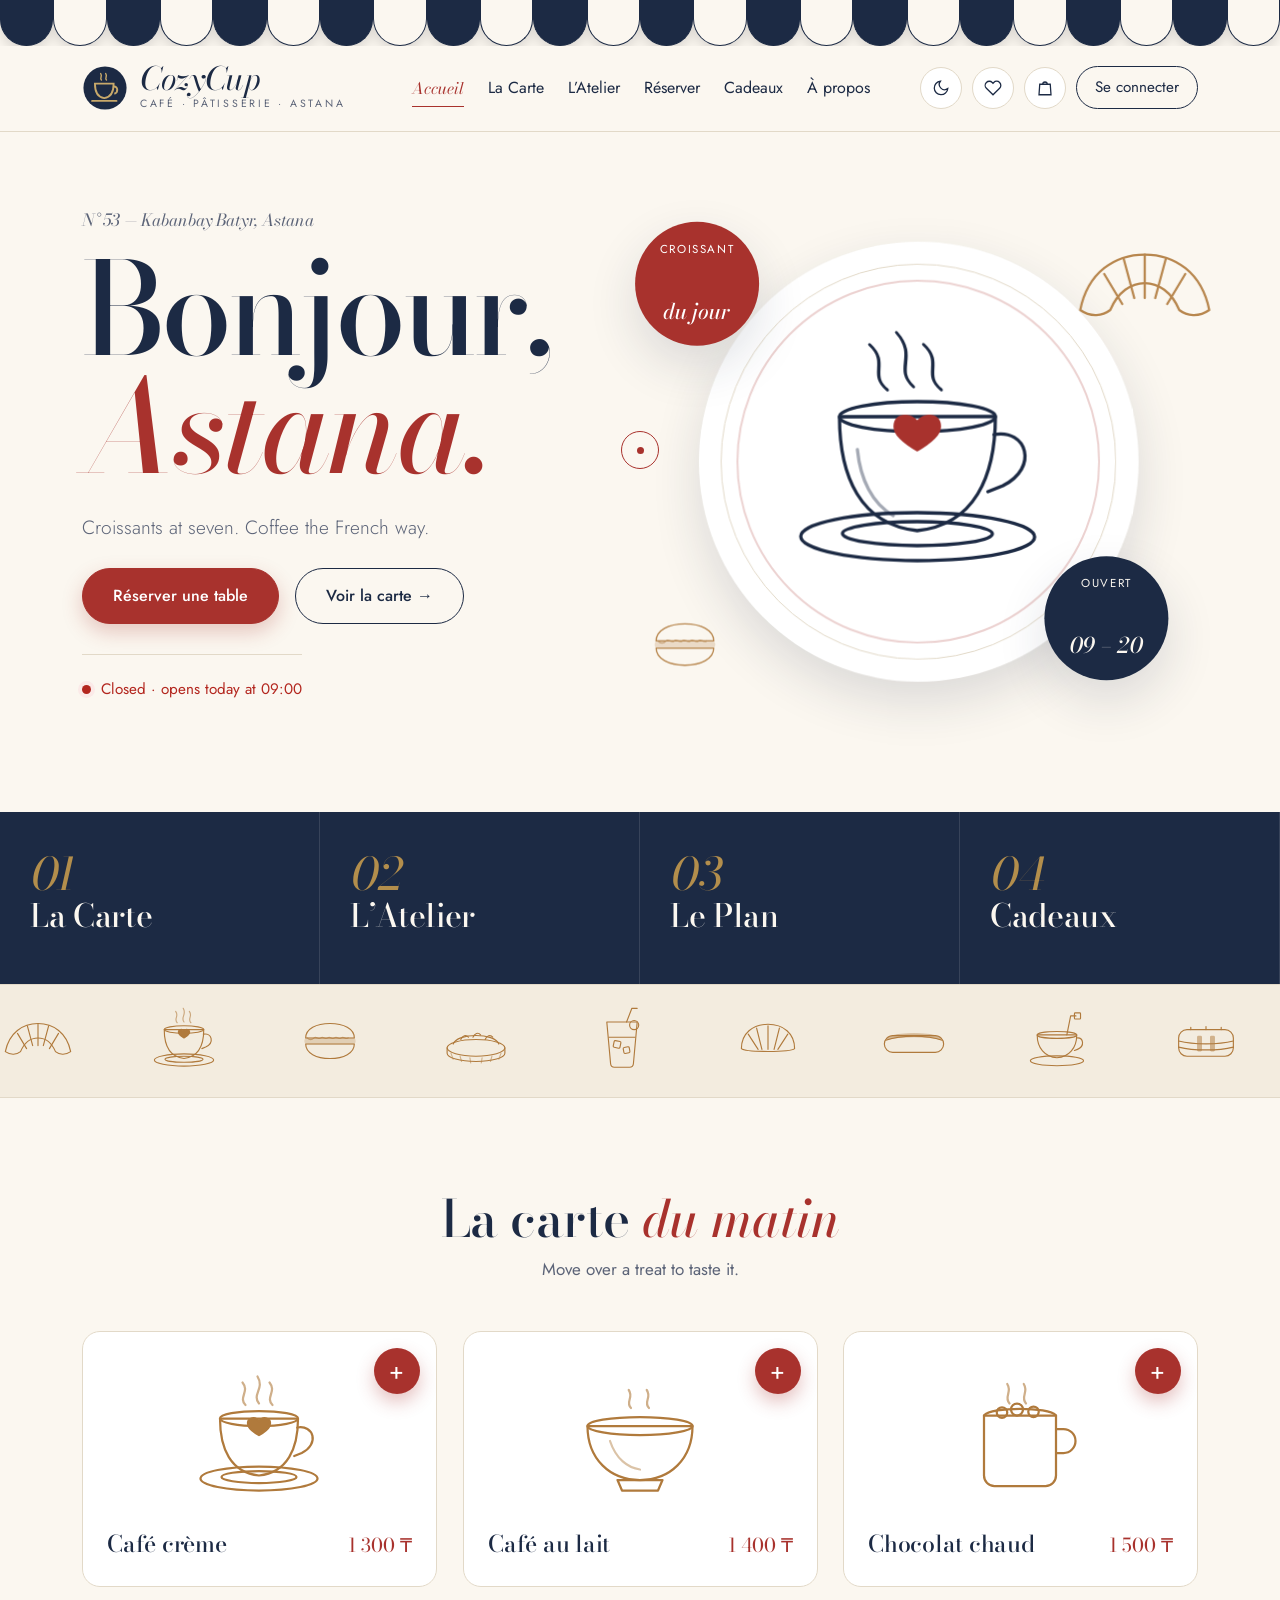
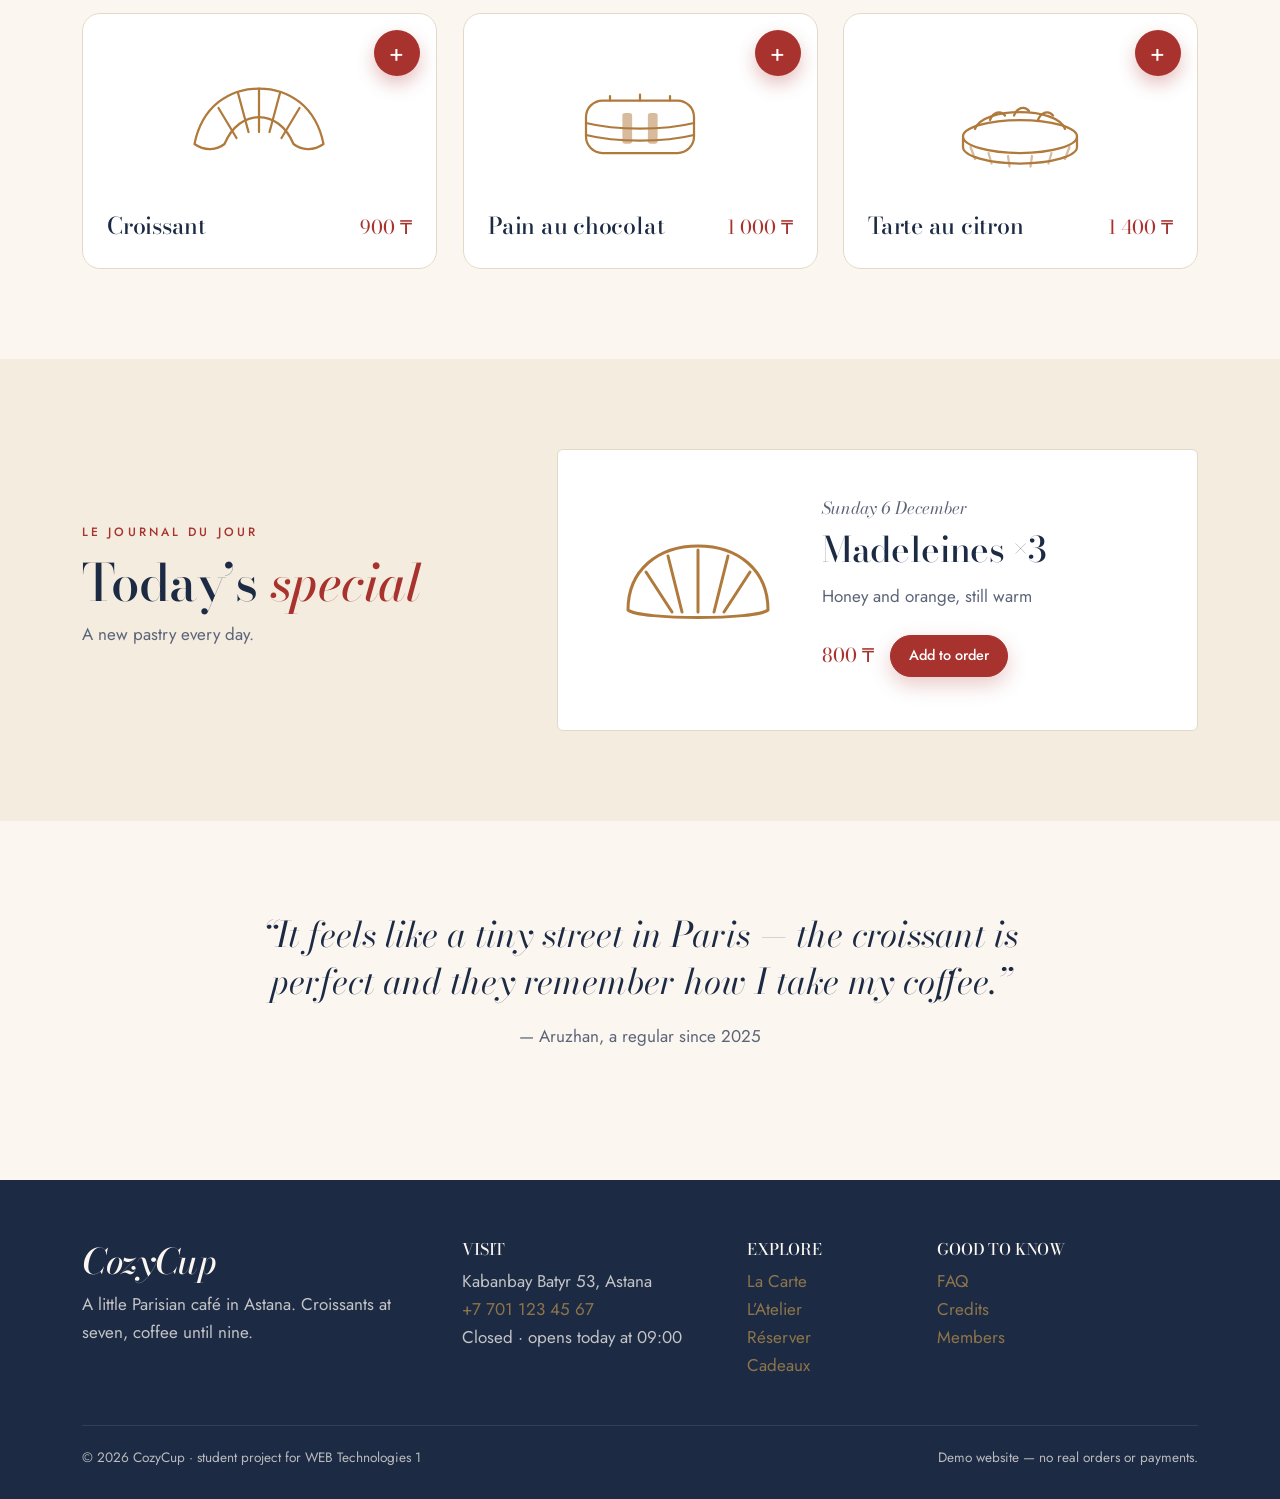
==== commit 513fd388: "Less text, more pictures: picture cards, moving strip, hover descriptions" ====
--- a/index.html
+++ b/index.html
@@ -46,7 +46,7 @@
       <div class="col-lg-6">
         <p class="kicker reveal">N° 53 — Kabanbay Batyr, Astana</p>
         <h1 data-letters>Bonjour,<br><em>Astana.</em></h1>
-        <p class="lead-text reveal delay-1">A little Parisian corner for slow breakfasts, buttery croissants and coffee served the way the French do — with time and a smile.</p>
+        <p class="lead-text reveal delay-1">Croissants at seven. Coffee the French way.</p>
         <div class="d-flex flex-wrap gap-3 mt-4 reveal delay-2">
           <a class="btn-cc" href="reserve.html" data-magnetic>Réserver une table</a>
           <a class="btn-cc-outline" href="menu.html" data-magnetic>Voir la carte →</a>
@@ -84,11 +84,13 @@
   </div>
 </section>
 
+<div class="treat-strip" aria-hidden="true"><div class="strip-track"><img src="images/croissant.svg" alt=""><img src="images/cup.svg" alt=""><img src="images/macaron.svg" alt=""><img src="images/tart.svg" alt=""><img src="images/coldbrew.svg" alt=""><img src="images/madeleine.svg" alt=""><img src="images/eclair.svg" alt=""><img src="images/teacup.svg" alt=""><img src="images/painchoc.svg" alt=""><img src="images/bowl.svg" alt=""><img src="images/croissant.svg" alt=""><img src="images/cup.svg" alt=""><img src="images/macaron.svg" alt=""><img src="images/tart.svg" alt=""><img src="images/coldbrew.svg" alt=""><img src="images/madeleine.svg" alt=""><img src="images/eclair.svg" alt=""><img src="images/teacup.svg" alt=""><img src="images/painchoc.svg" alt=""><img src="images/bowl.svg" alt=""></div></div>
+
 <section class="section" aria-labelledby="morningTitle">
   <div class="container">
     <h2 class="section-title reveal" id="morningTitle">La carte <em>du matin</em></h2>
-    <p class="section-lead reveal">Six morning favourites. Tap <b>+</b> to add one to your order.</p>
-    <div class="row g-5 price-list" id="morningMenu"></div>
+    <p class="section-lead reveal">Move over a treat to taste it.</p>
+    <div class="treats" id="morningMenu"></div>
   </div>
 </section>
 
@@ -98,7 +100,7 @@
       <div class="col-lg-5 reveal">
         <span class="eyebrow">Le Journal du jour</span>
         <h2 class="section-title text-start mt-2" id="journalTitle">Today’s <em>special</em></h2>
-        <p>Every day of the week has its own pastry. Today’s is chosen by the calendar — come back tomorrow for a new one.</p>
+        <p>A new pastry every day.</p>
       </div>
       <div class="col-lg-7 reveal delay-1">
         <article class="journal-card d-flex flex-column flex-md-row align-items-center gap-4" data-tilt="6" id="specialCard">
--- a/css/style.css
+++ b/css/style.css
@@ -6,7 +6,7 @@
    8. Menu Book + Aroma Wheel   9. Atelier   10. Reserve
    11. Gift card   12. Cart   13. Account + Profile
    14. About   15. Forms   16. Footer, toast   17. Animations
-   18. Media queries
+   18. Media queries   19. Less text, more pictures
    ========================================================= */
 
 /* ---------- 1. Fonts: Bodoni Moda + Jost are loaded from Google Fonts in the <head> ---------- */
@@ -92,8 +92,6 @@
 .page-head { padding: 64px 0 34px; text-align: center; }
 .page-head h1 { font-size: clamp(2.8rem, 7vw, 5rem); line-height: 1; margin: 10px 0 14px; }
 .page-head p { max-width: 640px; margin: 0 auto; }
-.ornament { display: flex; align-items: center; justify-content: center; gap: 12px; color: var(--gold); margin: 14px 0; }
-.ornament::before, .ornament::after { content: ""; width: 60px; height: 1px; background: currentColor; }
 
 /* ---------- 4. Buttons ---------- */
 .btn-cc, .btn-cc-outline {
@@ -588,6 +586,55 @@
   .envelope { padding: 40px 16px 80px; }
   .item-line .name { font-size: 1.15rem; }
 }
+/* ---------- 19. Less text, more pictures ---------- */
+/* moving strip of drawings under the hero (stops when the mouse is over it) */
+.treat-strip { overflow: hidden; border-top: 1px solid var(--line); border-bottom: 1px solid var(--line); background: var(--bg-soft); padding: 18px 0; }
+.strip-track { display: flex; gap: 70px; width: max-content; animation: strip 40s linear infinite; }
+.strip-track img { width: 76px; height: 76px; transition: transform .4s cubic-bezier(.2, .8, .2, 1); }
+.treat-strip:hover .strip-track { animation-play-state: paused; }
+.strip-track img:hover { transform: scale(1.35) rotate(-8deg); }
+@keyframes strip { from { transform: translateX(0); } to { transform: translateX(-50%); } }
+
+/* morning menu as picture cards */
+.treats { display: grid; grid-template-columns: repeat(3, 1fr); gap: 26px; }
+.treat {
+  position: relative; overflow: hidden; background: var(--card); border: 1px solid var(--line); border-radius: 18px;
+  padding: 34px 24px 24px; text-align: center; transform-style: preserve-3d;
+}
+.treat img { width: 150px; height: 150px; display: block; margin: 0 auto 14px; transition: transform .5s cubic-bezier(.2, .8, .2, 1); }
+.treat:hover img, .treat:focus-within img { transform: scale(1.12) rotate(-6deg) translateY(-6px); }
+.treat-info { display: flex; justify-content: space-between; align-items: baseline; gap: 10px; }
+.treat-info h3 { font-size: 1.45rem; margin: 0; }
+.treat .price { font-family: var(--font-serif); color: var(--red); font-size: 1.2rem; white-space: nowrap; }
+.treat-desc {
+  position: absolute; left: 0; right: 0; bottom: 0; margin: 0; padding: 16px 70px 18px 22px; text-align: left;
+  background: var(--ink); color: var(--bg); font-size: .95rem; transform: translateY(100%); transition: transform .4s cubic-bezier(.2, .8, .2, 1);
+}
+.treat:hover .treat-desc, .treat:focus .treat-desc, .treat:focus-within .treat-desc { transform: none; }
+.treat-add {
+  position: absolute; right: 16px; top: 16px; width: 46px; height: 46px; border-radius: 50%; border: 0;
+  background: var(--red); color: #fff; font-size: 1.5rem; line-height: 1; z-index: 2; box-shadow: 0 8px 18px rgba(168, 50, 45, .3);
+  transition: transform .3s cubic-bezier(.3, 1.6, .5, 1), background-color .2s;
+}
+.treat-add:hover { transform: scale(1.15) rotate(90deg); background: var(--red-dark); }
+[data-theme="dark"] .treat-add { color: #121929; }
+
+/* on a computer: short texts appear only when the mouse is over them */
+@media (hover: hover) and (pointer: fine) {
+  .item-line .name small { max-height: 0; opacity: 0; overflow: hidden; transition: max-height .35s, opacity .35s; }
+  .item-line:hover .name small, .item-line:focus-within .name small { max-height: 3em; opacity: 1; }
+  .feature-cell p { max-height: 0; opacity: 0; overflow: hidden; transition: max-height .4s, opacity .4s; }
+  .feature-cell:hover p, .feature-cell:focus p { max-height: 5em; opacity: .72; }
+  .dish-card p { max-height: 0; opacity: 0; overflow: hidden; transition: max-height .35s, opacity .35s; }
+  .dish-card:hover p, .dish-card:focus-within p { max-height: 4em; opacity: 1; }
+}
+@media (max-width: 991px) { .treats { grid-template-columns: 1fr 1fr; } }
+@media (max-width: 575px) {
+  .treats { grid-template-columns: 1fr; }
+  .treat-desc { position: static; transform: none; background: none; color: var(--muted); padding: 8px 0 0; }
+  .strip-track img { width: 56px; height: 56px; }
+}
+
 @media (prefers-reduced-motion: reduce) {
   *, *::before, *::after { animation: none !important; transition: none !important; scroll-behavior: auto !important; }
   .reveal { opacity: 1; transform: none; }
